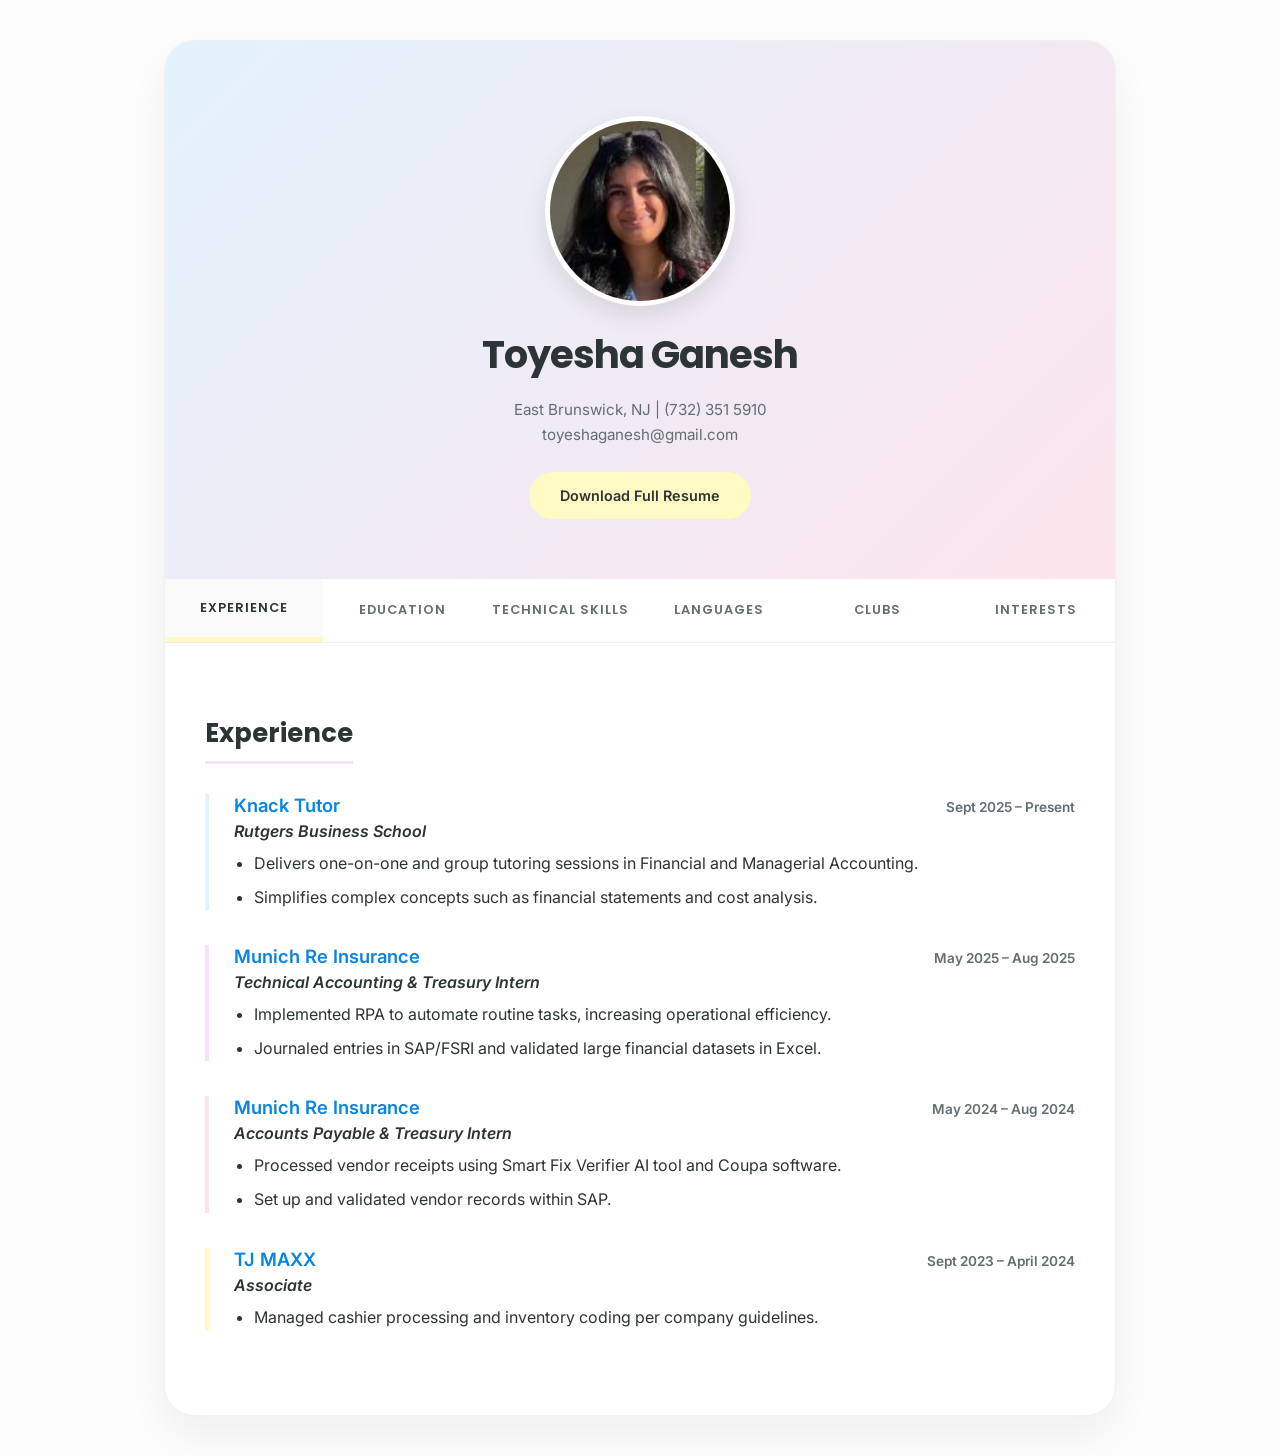
==== index.html @ 0dc1bc48 "Add files via upload" ====
<!DOCTYPE html>
<html lang="en">
<head>
    <meta charset="UTF-8">
    <meta name="viewport" content="width=device-width, initial-scale=1.0">
    <title>Toyesha Ganesh | Professional Portfolio</title>
    <link href="https://fonts.googleapis.com/css2?family=Inter:wght@300;400;600&family=Poppins:wght@600&display=swap" rel="stylesheet">
    <style>
        :root {
            /* Palette */
            --yellow: #FFF9C4;
            --pink: #FCE4EC;
            --purple: #F3E5F5;
            --blue: #E3F2FD;
            --orange: #FFE0B2;
            --green: #E8F5E9;
            
            /* Text & Accents */
            --text-dark: #2D3436;
            --text-light: #636E72;
            --accent-blue: #0984e3;
            --accent-pink: #f06292;
            --accent-orange: #E67E22;
            --accent-green: #2E7D32;
            --accent-purple: #6c5ce7;
        }

        body {
            font-family: 'Inter', sans-serif;
            background-color: #fcfcfc;
            color: var(--text-dark);
            margin: 0;
            display: flex;
            justify-content: center;
            padding: 40px 20px;
        }

        .portfolio-card {
            width: 100%;
            max-width: 950px;
            background: white;
            border-radius: 30px;
            box-shadow: 0 20px 40px rgba(0,0,0,0.05);
            overflow: hidden;
            border: 1px solid #f0f0f0;
        }

        /* --- Hero Section --- */
        .hero {
            background: linear-gradient(135deg, var(--blue), var(--pink));
            padding: 80px 40px 60px;
            text-align: center;
            position: relative;
        }

        .profile-container {
            position: relative;
            width: 180px;
            height: 180px;
            margin: 0 auto 25px;
            display: flex;
            justify-content: center;
            align-items: center;
        }

        .profile-halo {
            position: absolute;
            width: 100%;
            height: 100%;
            border-radius: 50%;
            background: linear-gradient(45deg, var(--yellow), var(--pink), var(--purple), var(--blue));
            animation: rotateHalo 6s linear infinite;
            padding: 5px;
        }

        .profile-img {
            width: 100%;
            height: 100%;
            border-radius: 50%;
            border: 5px solid white;
            object-fit: cover;
            position: relative;
            z-index: 2;
            background: white;
            box-shadow: 0 10px 25px rgba(0,0,0,0.1);
            animation: float 4s ease-in-out infinite;
        }

        @keyframes rotateHalo {
            0% { transform: rotate(0deg); }
            100% { transform: rotate(360deg); }
        }

        @keyframes float {
            0%, 100% { transform: translateY(0px); }
            50% { transform: translateY(-10px); }
        }

        h1 { font-family: 'Poppins', sans-serif; margin: 10px 0 5px; font-size: 2.4rem; letter-spacing: -1px; }
        .contact-info { color: var(--text-light); font-size: 0.95rem; margin-bottom: 25px; line-height: 1.6; }

        .btn-resume {
            background-color: var(--yellow);
            padding: 14px 30px;
            border-radius: 50px;
            text-decoration: none;
            color: var(--text-dark);
            font-weight: 600;
            font-size: 0.9rem;
            transition: 0.3s;
            display: inline-block;
            border: 1px solid transparent;
        }

        .btn-resume:hover { transform: scale(1.05); background-color: white; border-color: var(--yellow); }

        /* --- Tab System --- */
        .tabs {
            display: flex;
            background: #fff;
            border-bottom: 1px solid #eee;
            flex-wrap: wrap;
        }

        .tab-btn {
            flex: 1;
            padding: 20px 5px;
            border: none;
            background: none;
            cursor: pointer;
            font-weight: 600;
            font-family: 'Poppins', sans-serif;
            color: var(--text-light);
            transition: 0.3s;
            font-size: 0.8rem;
            text-transform: uppercase;
            letter-spacing: 1px;
        }

        .tab-btn.active {
            color: var(--text-dark);
            border-bottom: 5px solid var(--yellow);
            background-color: #fafafa;
        }

        /* --- Content Sections --- */
        .content-section {
            display: none;
            padding: 50px 40px;
            animation: slideUpFade 0.6s ease forwards;
        }

        .content-section.active { display: block; }

        @keyframes slideUpFade {
            from { opacity: 0; transform: translateY(20px); }
            to { opacity: 1; transform: translateY(0); }
        }

        .exp-item {
            margin-bottom: 35px;
            padding-left: 25px;
            border-left: 4px solid var(--blue);
        }

        .exp-header { display: flex; justify-content: space-between; align-items: baseline; flex-wrap: wrap; margin-bottom: 5px; }
        .company { font-weight: 600; color: var(--accent-blue); font-size: 1.15rem; }
        .date { font-size: 0.85rem; color: var(--text-light); font-weight: 600; }
        .job-title { display: block; font-weight: 600; margin-bottom: 10px; font-style: italic; }

        ul { padding-left: 20px; margin: 0; }
        li { margin-bottom: 8px; font-size: 1rem; line-height: 1.6; }

        .pill-group { display: flex; flex-wrap: wrap; gap: 12px; margin-top: 15px; }
        .pill {
            padding: 10px 22px;
            border-radius: 25px;
            font-size: 0.85rem;
            font-weight: 600;
        }

        /* Pill Color variants */
        .pill.blue { background: var(--blue); color: var(--accent-blue); }
        .pill.pink { background: var(--pink); color: var(--accent-pink); }
        .pill.purple { background: var(--purple); color: var(--accent-purple); }
        .pill.orange { background: var(--orange); color: var(--accent-orange); }
        .pill.green { background: var(--green); color: var(--accent-green); }

        h2 { font-family: 'Poppins', sans-serif; border-bottom: 3px solid var(--purple); display: inline-block; padding-bottom: 8px; margin-bottom: 30px; font-size: 1.6rem; }
    </style>
</head>
<body>

<div class="portfolio-card">
    <div class="hero">
        <div class="profile-container">
            <div class="profile-halo"></div>
            <img src="Assets/ProfilePic.jpeg" alt="Toyesha Ganesh" class="profile-img">
        </div>
        <h1>Toyesha Ganesh</h1>
        <p class="contact-info">
            East Brunswick, NJ | (732) 351 5910<br>
            toyeshaganesh@gmail.com
        </p>
        <a href="Resume.pdf" class="btn-resume">Download Full Resume</a>
    </div>

    <nav class="tabs">
        <button class="tab-btn active" onclick="openTab(event, 'work')">Experience</button>
        <button class="tab-btn" onclick="openTab(event, 'edu')">Education</button>
        <button class="tab-btn" onclick="openTab(event, 'skills')">Technical Skills</button>
        <button class="tab-btn" onclick="openTab(event, 'langs')">Languages</button>
        <button class="tab-btn" onclick="openTab(event, 'clubs')">Clubs</button>
        <button class="tab-btn" onclick="openTab(event, 'interests')">Interests</button>
    </nav>

    <div id="work" class="content-section active">
        <h2>Experience</h2>
        <div class="exp-item">
            <div class="exp-header"><span class="company">Knack Tutor</span><span class="date">Sept 2025 – Present</span></div>
            <span class="job-title">Rutgers Business School</span>
            <ul>
                <li>Delivers one-on-one and group tutoring sessions in Financial and Managerial Accounting.</li>
                <li>Simplifies complex concepts such as financial statements and cost analysis.</li>
            </ul>
        </div>
        <div class="exp-item" style="border-color: var(--purple);">
            <div class="exp-header"><span class="company">Munich Re Insurance</span><span class="date">May 2025 – Aug 2025</span></div>
            <span class="job-title">Technical Accounting & Treasury Intern</span>
            <ul>
                <li>Implemented RPA to automate routine tasks, increasing operational efficiency.</li>
                <li>Journaled entries in SAP/FSRI and validated large financial datasets in Excel.</li>
            </ul>
        </div>
        <div class="exp-item" style="border-color: var(--pink);">
            <div class="exp-header"><span class="company">Munich Re Insurance</span><span class="date">May 2024 – Aug 2024</span></div>
            <span class="job-title">Accounts Payable & Treasury Intern</span>
            <ul>
                <li>Processed vendor receipts using Smart Fix Verifier AI tool and Coupa software.</li>
                <li>Set up and validated vendor records within SAP.</li>
            </ul>
        </div>
        <div class="exp-item" style="border-color: var(--yellow);">
            <div class="exp-header"><span class="company">TJ MAXX</span><span class="date">Sept 2023 – April 2024</span></div>
            <span class="job-title">Associate</span>
            <ul>
                <li>Managed cashier processing and inventory coding per company guidelines.</li>
            </ul>
        </div>
    </div>

    <div id="edu" class="content-section">
        <h2>Education</h2>
        <div class="exp-item" style="border-color: var(--pink);">
            <div class="exp-header"><span class="company">Rutgers Business School</span><span class="date">Jan 2027</span></div>
            <span class="job-title">B.S. in Accounting and Finance</span>
            <p><strong>GPA: 3.7 / 4.0</strong></p>
            <div class="pill-group">
                <span class="pill pink">Financial Accounting</span>
                <span class="pill pink">Intermediate Accounting</span>
                <span class="pill pink">Managerial Accounting</span>
            </div>
        </div>
    </div>

    <div id="skills" class="content-section">
        <h2>Technical Proficiencies</h2>
        <div class="pill-group">
            <span class="pill purple">SAP / FSRI</span>
            <span class="pill purple">Coupa</span>
            <span class="pill purple">Smart Fix Verifier</span>
            <span class="pill purple">Excel (Advanced)</span>
            <span class="pill purple">RPA Workflow</span>
        </div>
    </div>

    <div id="langs" class="content-section">
        <h2>Languages</h2>
        <div class="pill-group">
            <span class="pill blue">Hindi (Native)</span>
            <span class="pill blue">Gujarati (Native)</span>
            <span class="pill blue">Spanish (Conversational)</span>
        </div>
    </div>

    <div id="clubs" class="content-section">
        <h2>Leadership & Clubs</h2>
        <div class="pill-group">
            <span class="pill orange">Road to CPA</span>
            <span class="pill orange">Beta Alpha Psi</span>
            <span class="pill orange">Rutgers Accounting Association</span>
        </div>
    </div>

    <div id="interests" class="content-section">
        <h2>Personal Interests</h2>
        <div class="pill-group">
            <span class="pill green">Singing</span>
            <span class="pill green">Piano</span>
            <span class="pill green">Crocheting</span>
        </div>
    </div>
</div>

<script>
    function openTab(evt, tabName) {
        var i, content, tablinks;
        content = document.getElementsByClassName("content-section");
        for (i = 0; i < content.length; i++) {
            content[i].style.display = "none";
            content[i].classList.remove("active");
        }
        tablinks = document.getElementsByClassName("tab-btn");
        for (i = 0; i < tablinks.length; i++) {
            tablinks[i].classList.remove("active");
        }
        document.getElementById(tabName).style.display = "block";
        setTimeout(() => {
            document.getElementById(tabName).classList.add("active");
        }, 10);
        evt.currentTarget.classList.add("active");
    }
</script>

</body>
</html>
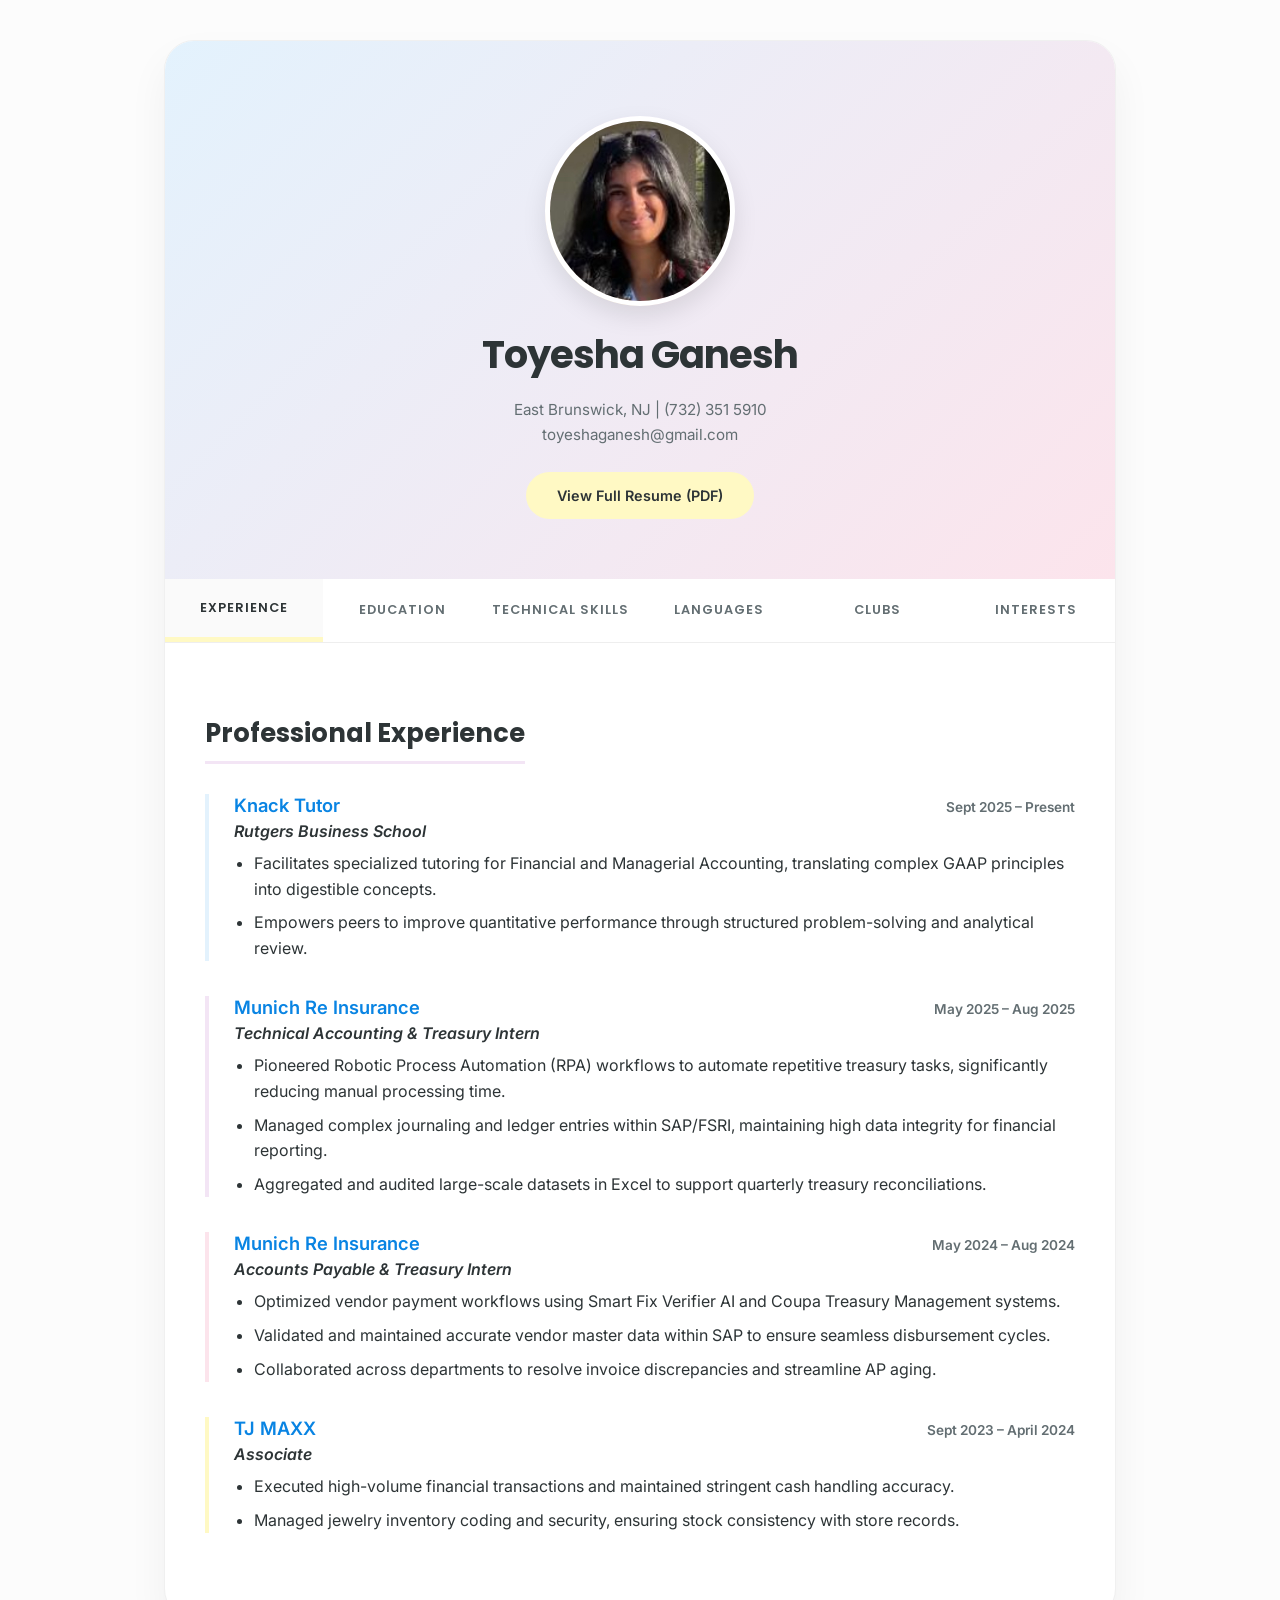
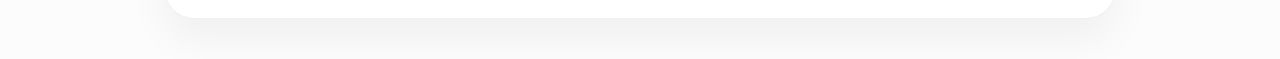
==== commit 6202821a: "Update index.html" ====
--- a/index.html
+++ b/index.html
@@ -1,4 +1,3 @@
-
 <!DOCTYPE html>
 <html lang="en">
 <head>
@@ -8,185 +7,43 @@
     <link href="https://fonts.googleapis.com/css2?family=Inter:wght@300;400;600&family=Poppins:wght@600&display=swap" rel="stylesheet">
     <style>
         :root {
-            /* Palette */
-            --yellow: #FFF9C4;
-            --pink: #FCE4EC;
-            --purple: #F3E5F5;
-            --blue: #E3F2FD;
-            --orange: #FFE0B2;
-            --green: #E8F5E9;
-            
-            /* Text & Accents */
-            --text-dark: #2D3436;
-            --text-light: #636E72;
-            --accent-blue: #0984e3;
-            --accent-pink: #f06292;
-            --accent-orange: #E67E22;
-            --accent-green: #2E7D32;
-            --accent-purple: #6c5ce7;
+            --yellow: #FFF9C4; --pink: #FCE4EC; --purple: #F3E5F5; --blue: #E3F2FD;
+            --orange: #FFE0B2; --green: #E8F5E9; --text-dark: #2D3436; --text-light: #636E72;
+            --accent-blue: #0984e3; --accent-pink: #f06292; --accent-orange: #E67E22;
+            --accent-green: #2E7D32; --accent-purple: #6c5ce7;
         }
-
-        body {
-            font-family: 'Inter', sans-serif;
-            background-color: #fcfcfc;
-            color: var(--text-dark);
-            margin: 0;
-            display: flex;
-            justify-content: center;
-            padding: 40px 20px;
-        }
-
-        .portfolio-card {
-            width: 100%;
-            max-width: 950px;
-            background: white;
-            border-radius: 30px;
-            box-shadow: 0 20px 40px rgba(0,0,0,0.05);
-            overflow: hidden;
-            border: 1px solid #f0f0f0;
-        }
-
-        /* --- Hero Section --- */
-        .hero {
-            background: linear-gradient(135deg, var(--blue), var(--pink));
-            padding: 80px 40px 60px;
-            text-align: center;
-            position: relative;
-        }
-
-        .profile-container {
-            position: relative;
-            width: 180px;
-            height: 180px;
-            margin: 0 auto 25px;
-            display: flex;
-            justify-content: center;
-            align-items: center;
-        }
-
-        .profile-halo {
-            position: absolute;
-            width: 100%;
-            height: 100%;
-            border-radius: 50%;
-            background: linear-gradient(45deg, var(--yellow), var(--pink), var(--purple), var(--blue));
-            animation: rotateHalo 6s linear infinite;
-            padding: 5px;
-        }
-
-        .profile-img {
-            width: 100%;
-            height: 100%;
-            border-radius: 50%;
-            border: 5px solid white;
-            object-fit: cover;
-            position: relative;
-            z-index: 2;
-            background: white;
-            box-shadow: 0 10px 25px rgba(0,0,0,0.1);
-            animation: float 4s ease-in-out infinite;
-        }
-
-        @keyframes rotateHalo {
-            0% { transform: rotate(0deg); }
-            100% { transform: rotate(360deg); }
-        }
-
-        @keyframes float {
-            0%, 100% { transform: translateY(0px); }
-            50% { transform: translateY(-10px); }
-        }
-
+        body { font-family: 'Inter', sans-serif; background-color: #fcfcfc; color: var(--text-dark); margin: 0; display: flex; justify-content: center; padding: 40px 20px; }
+        .portfolio-card { width: 100%; max-width: 950px; background: white; border-radius: 30px; box-shadow: 0 20px 40px rgba(0,0,0,0.05); overflow: hidden; border: 1px solid #f0f0f0; }
+        .hero { background: linear-gradient(135deg, var(--blue), var(--pink)); padding: 80px 40px 60px; text-align: center; position: relative; }
+        .profile-container { position: relative; width: 180px; height: 180px; margin: 0 auto 25px; display: flex; justify-content: center; align-items: center; }
+        .profile-halo { position: absolute; width: 100%; height: 100%; border-radius: 50%; background: linear-gradient(45deg, var(--yellow), var(--pink), var(--purple), var(--blue)); animation: rotateHalo 6s linear infinite; padding: 5px; }
+        .profile-img { width: 100%; height: 100%; border-radius: 50%; border: 5px solid white; object-fit: cover; position: relative; z-index: 2; background: white; box-shadow: 0 10px 25px rgba(0,0,0,0.1); animation: float 4s ease-in-out infinite; }
+        @keyframes rotateHalo { 0% { transform: rotate(0deg); } 100% { transform: rotate(360deg); } }
+        @keyframes float { 0%, 100% { transform: translateY(0px); } 50% { transform: translateY(-10px); } }
         h1 { font-family: 'Poppins', sans-serif; margin: 10px 0 5px; font-size: 2.4rem; letter-spacing: -1px; }
         .contact-info { color: var(--text-light); font-size: 0.95rem; margin-bottom: 25px; line-height: 1.6; }
-
-        .btn-resume {
-            background-color: var(--yellow);
-            padding: 14px 30px;
-            border-radius: 50px;
-            text-decoration: none;
-            color: var(--text-dark);
-            font-weight: 600;
-            font-size: 0.9rem;
-            transition: 0.3s;
-            display: inline-block;
-            border: 1px solid transparent;
-        }
-
+        .btn-resume { background-color: var(--yellow); padding: 14px 30px; border-radius: 50px; text-decoration: none; color: var(--text-dark); font-weight: 600; font-size: 0.9rem; transition: 0.3s; display: inline-block; border: 1px solid transparent; }
         .btn-resume:hover { transform: scale(1.05); background-color: white; border-color: var(--yellow); }
-
-        /* --- Tab System --- */
-        .tabs {
-            display: flex;
-            background: #fff;
-            border-bottom: 1px solid #eee;
-            flex-wrap: wrap;
-        }
-
-        .tab-btn {
-            flex: 1;
-            padding: 20px 5px;
-            border: none;
-            background: none;
-            cursor: pointer;
-            font-weight: 600;
-            font-family: 'Poppins', sans-serif;
-            color: var(--text-light);
-            transition: 0.3s;
-            font-size: 0.8rem;
-            text-transform: uppercase;
-            letter-spacing: 1px;
-        }
-
-        .tab-btn.active {
-            color: var(--text-dark);
-            border-bottom: 5px solid var(--yellow);
-            background-color: #fafafa;
-        }
-
-        /* --- Content Sections --- */
-        .content-section {
-            display: none;
-            padding: 50px 40px;
-            animation: slideUpFade 0.6s ease forwards;
-        }
-
+        .tabs { display: flex; background: #fff; border-bottom: 1px solid #eee; flex-wrap: wrap; }
+        .tab-btn { flex: 1; padding: 20px 5px; border: none; background: none; cursor: pointer; font-weight: 600; font-family: 'Poppins', sans-serif; color: var(--text-light); transition: 0.3s; font-size: 0.8rem; text-transform: uppercase; letter-spacing: 1px; }
+        .tab-btn.active { color: var(--text-dark); border-bottom: 5px solid var(--yellow); background-color: #fafafa; }
+        .content-section { display: none; padding: 50px 40px; animation: slideUpFade 0.6s ease forwards; }
         .content-section.active { display: block; }
-
-        @keyframes slideUpFade {
-            from { opacity: 0; transform: translateY(20px); }
-            to { opacity: 1; transform: translateY(0); }
-        }
-
-        .exp-item {
-            margin-bottom: 35px;
-            padding-left: 25px;
-            border-left: 4px solid var(--blue);
-        }
-
+        @keyframes slideUpFade { from { opacity: 0; transform: translateY(20px); } to { opacity: 1; transform: translateY(0); } }
+        .exp-item { margin-bottom: 35px; padding-left: 25px; border-left: 4px solid var(--blue); }
         .exp-header { display: flex; justify-content: space-between; align-items: baseline; flex-wrap: wrap; margin-bottom: 5px; }
         .company { font-weight: 600; color: var(--accent-blue); font-size: 1.15rem; }
         .date { font-size: 0.85rem; color: var(--text-light); font-weight: 600; }
         .job-title { display: block; font-weight: 600; margin-bottom: 10px; font-style: italic; }
-
         ul { padding-left: 20px; margin: 0; }
         li { margin-bottom: 8px; font-size: 1rem; line-height: 1.6; }
-
         .pill-group { display: flex; flex-wrap: wrap; gap: 12px; margin-top: 15px; }
-        .pill {
-            padding: 10px 22px;
-            border-radius: 25px;
-            font-size: 0.85rem;
-            font-weight: 600;
-        }
-
-        /* Pill Color variants */
+        .pill { padding: 10px 22px; border-radius: 25px; font-size: 0.85rem; font-weight: 600; }
         .pill.blue { background: var(--blue); color: var(--accent-blue); }
         .pill.pink { background: var(--pink); color: var(--accent-pink); }
         .pill.purple { background: var(--purple); color: var(--accent-purple); }
         .pill.orange { background: var(--orange); color: var(--accent-orange); }
         .pill.green { background: var(--green); color: var(--accent-green); }
-
         h2 { font-family: 'Poppins', sans-serif; border-bottom: 3px solid var(--purple); display: inline-block; padding-bottom: 8px; margin-bottom: 30px; font-size: 1.6rem; }
     </style>
 </head>
@@ -199,11 +56,8 @@
             <img src="Assets/ProfilePic.jpeg" alt="Toyesha Ganesh" class="profile-img">
         </div>
         <h1>Toyesha Ganesh</h1>
-        <p class="contact-info">
-            East Brunswick, NJ | (732) 351 5910<br>
-            toyeshaganesh@gmail.com
-        </p>
-        <a href="Resume.pdf" class="btn-resume">Download Full Resume</a>
+        <p class="contact-info">East Brunswick, NJ | (732) 351 5910<br>toyeshaganesh@gmail.com</p>
+        <a href="Resume.pdf" target="_blank" class="btn-resume">View Full Resume (PDF)</a>
     </div>
 
     <nav class="tabs">
@@ -216,36 +70,43 @@
     </nav>
 
     <div id="work" class="content-section active">
-        <h2>Experience</h2>
+        <h2>Professional Experience</h2>
+        
         <div class="exp-item">
             <div class="exp-header"><span class="company">Knack Tutor</span><span class="date">Sept 2025 – Present</span></div>
             <span class="job-title">Rutgers Business School</span>
             <ul>
-                <li>Delivers one-on-one and group tutoring sessions in Financial and Managerial Accounting.</li>
-                <li>Simplifies complex concepts such as financial statements and cost analysis.</li>
+                <li>Facilitates specialized tutoring for Financial and Managerial Accounting, translating complex GAAP principles into digestible concepts.</li>
+                <li>Empowers peers to improve quantitative performance through structured problem-solving and analytical review.</li>
             </ul>
         </div>
+
         <div class="exp-item" style="border-color: var(--purple);">
             <div class="exp-header"><span class="company">Munich Re Insurance</span><span class="date">May 2025 – Aug 2025</span></div>
             <span class="job-title">Technical Accounting & Treasury Intern</span>
             <ul>
-                <li>Implemented RPA to automate routine tasks, increasing operational efficiency.</li>
-                <li>Journaled entries in SAP/FSRI and validated large financial datasets in Excel.</li>
+                <li>Pioneered Robotic Process Automation (RPA) workflows to automate repetitive treasury tasks, significantly reducing manual processing time.</li>
+                <li>Managed complex journaling and ledger entries within SAP/FSRI, maintaining high data integrity for financial reporting.</li>
+                <li>Aggregated and audited large-scale datasets in Excel to support quarterly treasury reconciliations.</li>
             </ul>
         </div>
+
         <div class="exp-item" style="border-color: var(--pink);">
             <div class="exp-header"><span class="company">Munich Re Insurance</span><span class="date">May 2024 – Aug 2024</span></div>
             <span class="job-title">Accounts Payable & Treasury Intern</span>
             <ul>
-                <li>Processed vendor receipts using Smart Fix Verifier AI tool and Coupa software.</li>
-                <li>Set up and validated vendor records within SAP.</li>
+                <li>Optimized vendor payment workflows using Smart Fix Verifier AI and Coupa Treasury Management systems.</li>
+                <li>Validated and maintained accurate vendor master data within SAP to ensure seamless disbursement cycles.</li>
+                <li>Collaborated across departments to resolve invoice discrepancies and streamline AP aging.</li>
             </ul>
         </div>
+
         <div class="exp-item" style="border-color: var(--yellow);">
             <div class="exp-header"><span class="company">TJ MAXX</span><span class="date">Sept 2023 – April 2024</span></div>
             <span class="job-title">Associate</span>
             <ul>
-                <li>Managed cashier processing and inventory coding per company guidelines.</li>
+                <li>Executed high-volume financial transactions and maintained stringent cash handling accuracy.</li>
+                <li>Managed jewelry inventory coding and security, ensuring stock consistency with store records.</li>
             </ul>
         </div>
     </div>
@@ -253,9 +114,8 @@
     <div id="edu" class="content-section">
         <h2>Education</h2>
         <div class="exp-item" style="border-color: var(--pink);">
-            <div class="exp-header"><span class="company">Rutgers Business School</span><span class="date">Jan 2027</span></div>
-            <span class="job-title">B.S. in Accounting and Finance</span>
-            <p><strong>GPA: 3.7 / 4.0</strong></p>
+            <div class="exp-header"><span class="company">Rutgers Business School</span><span class="date">Expected Jan 2027</span></div>
+            <span class="job-title">B.S. in Accounting and Finance | GPA: 3.7</span>
             <div class="pill-group">
                 <span class="pill pink">Financial Accounting</span>
                 <span class="pill pink">Intermediate Accounting</span>
@@ -268,10 +128,10 @@
         <h2>Technical Proficiencies</h2>
         <div class="pill-group">
             <span class="pill purple">SAP / FSRI</span>
-            <span class="pill purple">Coupa</span>
+            <span class="pill purple">Coupa Treasury</span>
+            <span class="pill purple">RPA Workflow</span>
+            <span class="pill purple">Advanced Excel</span>
             <span class="pill purple">Smart Fix Verifier</span>
-            <span class="pill purple">Excel (Advanced)</span>
-            <span class="pill purple">RPA Workflow</span>
         </div>
     </div>
 
@@ -285,7 +145,7 @@
     </div>
 
     <div id="clubs" class="content-section">
-        <h2>Leadership & Clubs</h2>
+        <h2>Leadership & Organizations</h2>
         <div class="pill-group">
             <span class="pill orange">Road to CPA</span>
             <span class="pill orange">Beta Alpha Psi</span>
@@ -307,21 +167,14 @@
     function openTab(evt, tabName) {
         var i, content, tablinks;
         content = document.getElementsByClassName("content-section");
-        for (i = 0; i < content.length; i++) {
-            content[i].style.display = "none";
-            content[i].classList.remove("active");
-        }
+        for (i = 0; i < content.length; i++) { content[i].style.display = "none"; content[i].classList.remove("active"); }
         tablinks = document.getElementsByClassName("tab-btn");
-        for (i = 0; i < tablinks.length; i++) {
-            tablinks[i].classList.remove("active");
-        }
+        for (i = 0; i < tablinks.length; i++) { tablinks[i].classList.remove("active"); }
         document.getElementById(tabName).style.display = "block";
-        setTimeout(() => {
-            document.getElementById(tabName).classList.add("active");
-        }, 10);
+        setTimeout(() => { document.getElementById(tabName).classList.add("active"); }, 10);
         evt.currentTarget.classList.add("active");
     }
 </script>
 
 </body>
-</html>+</html>
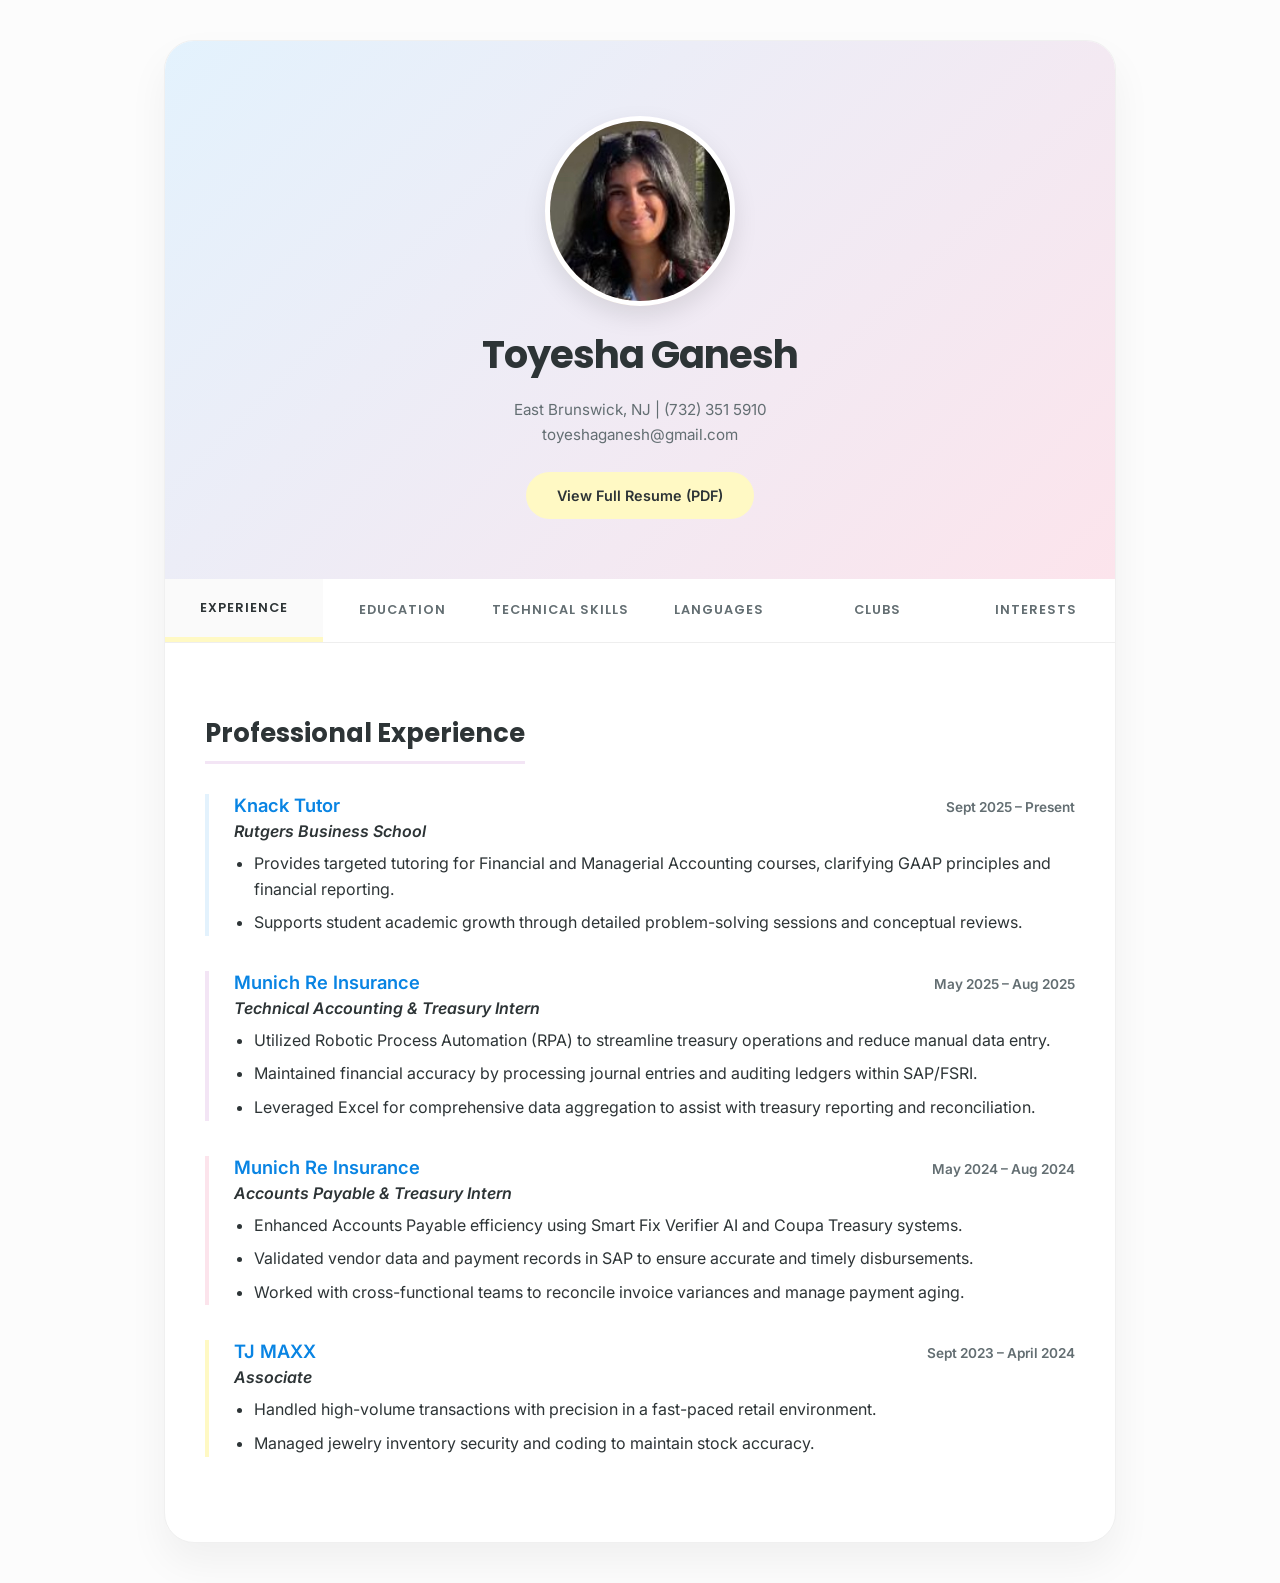
==== commit 3a9cfae8: "Update index.html" ====
--- a/index.html
+++ b/index.html
@@ -57,7 +57,7 @@
         </div>
         <h1>Toyesha Ganesh</h1>
         <p class="contact-info">East Brunswick, NJ | (732) 351 5910<br>toyeshaganesh@gmail.com</p>
-        <a href="Resume.pdf" target="_blank" class="btn-resume">View Full Resume (PDF)</a>
+        <a href="Assets/Resume.pdf" target="_blank" class="btn-resume">View Full Resume (PDF)</a>
     </div>
 
     <nav class="tabs">
@@ -76,8 +76,8 @@
             <div class="exp-header"><span class="company">Knack Tutor</span><span class="date">Sept 2025 – Present</span></div>
             <span class="job-title">Rutgers Business School</span>
             <ul>
-                <li>Facilitates specialized tutoring for Financial and Managerial Accounting, translating complex GAAP principles into digestible concepts.</li>
-                <li>Empowers peers to improve quantitative performance through structured problem-solving and analytical review.</li>
+                <li>Provides targeted tutoring for Financial and Managerial Accounting courses, clarifying GAAP principles and financial reporting.</li>
+                <li>Supports student academic growth through detailed problem-solving sessions and conceptual reviews.</li>
             </ul>
         </div>
 
@@ -85,9 +85,9 @@
             <div class="exp-header"><span class="company">Munich Re Insurance</span><span class="date">May 2025 – Aug 2025</span></div>
             <span class="job-title">Technical Accounting & Treasury Intern</span>
             <ul>
-                <li>Pioneered Robotic Process Automation (RPA) workflows to automate repetitive treasury tasks, significantly reducing manual processing time.</li>
-                <li>Managed complex journaling and ledger entries within SAP/FSRI, maintaining high data integrity for financial reporting.</li>
-                <li>Aggregated and audited large-scale datasets in Excel to support quarterly treasury reconciliations.</li>
+                <li>Utilized Robotic Process Automation (RPA) to streamline treasury operations and reduce manual data entry.</li>
+                <li>Maintained financial accuracy by processing journal entries and auditing ledgers within SAP/FSRI.</li>
+                <li>Leveraged Excel for comprehensive data aggregation to assist with treasury reporting and reconciliation.</li>
             </ul>
         </div>
 
@@ -95,9 +95,9 @@
             <div class="exp-header"><span class="company">Munich Re Insurance</span><span class="date">May 2024 – Aug 2024</span></div>
             <span class="job-title">Accounts Payable & Treasury Intern</span>
             <ul>
-                <li>Optimized vendor payment workflows using Smart Fix Verifier AI and Coupa Treasury Management systems.</li>
-                <li>Validated and maintained accurate vendor master data within SAP to ensure seamless disbursement cycles.</li>
-                <li>Collaborated across departments to resolve invoice discrepancies and streamline AP aging.</li>
+                <li>Enhanced Accounts Payable efficiency using Smart Fix Verifier AI and Coupa Treasury systems.</li>
+                <li>Validated vendor data and payment records in SAP to ensure accurate and timely disbursements.</li>
+                <li>Worked with cross-functional teams to reconcile invoice variances and manage payment aging.</li>
             </ul>
         </div>
 
@@ -105,8 +105,8 @@
             <div class="exp-header"><span class="company">TJ MAXX</span><span class="date">Sept 2023 – April 2024</span></div>
             <span class="job-title">Associate</span>
             <ul>
-                <li>Executed high-volume financial transactions and maintained stringent cash handling accuracy.</li>
-                <li>Managed jewelry inventory coding and security, ensuring stock consistency with store records.</li>
+                <li>Handled high-volume transactions with precision in a fast-paced retail environment.</li>
+                <li>Managed jewelry inventory security and coding to maintain stock accuracy.</li>
             </ul>
         </div>
     </div>
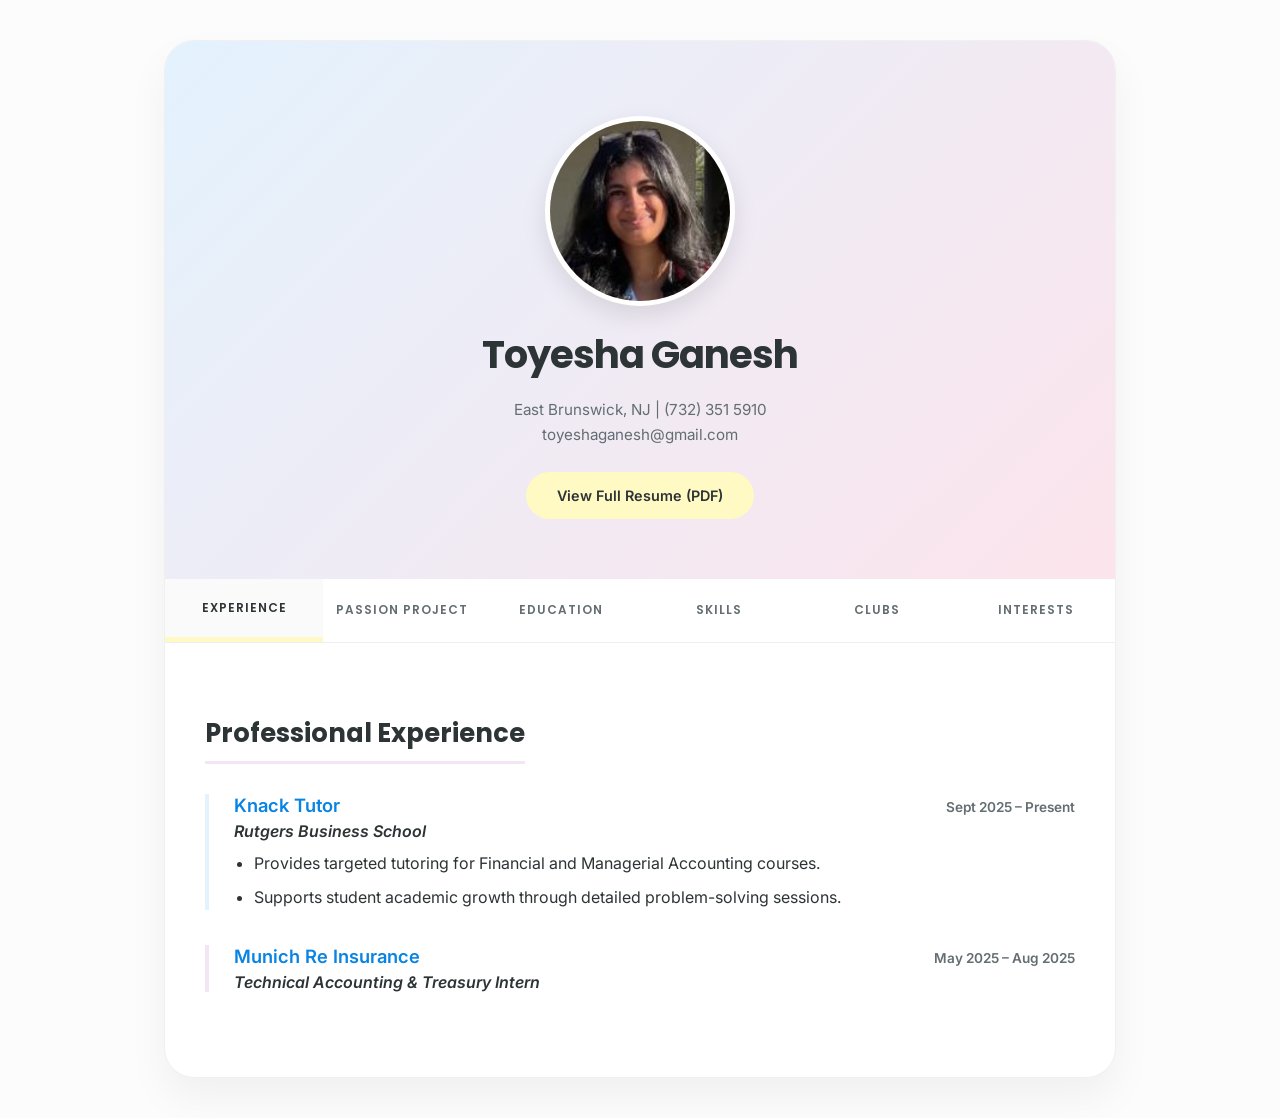
==== commit bd6fbec5: "Update index.html" ====
--- a/index.html
+++ b/index.html
@@ -11,6 +11,7 @@
             --orange: #FFE0B2; --green: #E8F5E9; --text-dark: #2D3436; --text-light: #636E72;
             --accent-blue: #0984e3; --accent-pink: #f06292; --accent-orange: #E67E22;
             --accent-green: #2E7D32; --accent-purple: #6c5ce7;
+            --rutgers-red: #cc0033;
         }
         body { font-family: 'Inter', sans-serif; background-color: #fcfcfc; color: var(--text-dark); margin: 0; display: flex; justify-content: center; padding: 40px 20px; }
         .portfolio-card { width: 100%; max-width: 950px; background: white; border-radius: 30px; box-shadow: 0 20px 40px rgba(0,0,0,0.05); overflow: hidden; border: 1px solid #f0f0f0; }
@@ -24,12 +25,15 @@
         .contact-info { color: var(--text-light); font-size: 0.95rem; margin-bottom: 25px; line-height: 1.6; }
         .btn-resume { background-color: var(--yellow); padding: 14px 30px; border-radius: 50px; text-decoration: none; color: var(--text-dark); font-weight: 600; font-size: 0.9rem; transition: 0.3s; display: inline-block; border: 1px solid transparent; }
         .btn-resume:hover { transform: scale(1.05); background-color: white; border-color: var(--yellow); }
+        
         .tabs { display: flex; background: #fff; border-bottom: 1px solid #eee; flex-wrap: wrap; }
-        .tab-btn { flex: 1; padding: 20px 5px; border: none; background: none; cursor: pointer; font-weight: 600; font-family: 'Poppins', sans-serif; color: var(--text-light); transition: 0.3s; font-size: 0.8rem; text-transform: uppercase; letter-spacing: 1px; }
+        .tab-btn { flex: 1; padding: 20px 5px; border: none; background: none; cursor: pointer; font-weight: 600; font-family: 'Poppins', sans-serif; color: var(--text-light); transition: 0.3s; font-size: 0.75rem; text-transform: uppercase; letter-spacing: 1px; min-width: 120px; }
         .tab-btn.active { color: var(--text-dark); border-bottom: 5px solid var(--yellow); background-color: #fafafa; }
+        
         .content-section { display: none; padding: 50px 40px; animation: slideUpFade 0.6s ease forwards; }
         .content-section.active { display: block; }
         @keyframes slideUpFade { from { opacity: 0; transform: translateY(20px); } to { opacity: 1; transform: translateY(0); } }
+        
         .exp-item { margin-bottom: 35px; padding-left: 25px; border-left: 4px solid var(--blue); }
         .exp-header { display: flex; justify-content: space-between; align-items: baseline; flex-wrap: wrap; margin-bottom: 5px; }
         .company { font-weight: 600; color: var(--accent-blue); font-size: 1.15rem; }
@@ -37,6 +41,7 @@
         .job-title { display: block; font-weight: 600; margin-bottom: 10px; font-style: italic; }
         ul { padding-left: 20px; margin: 0; }
         li { margin-bottom: 8px; font-size: 1rem; line-height: 1.6; }
+        
         .pill-group { display: flex; flex-wrap: wrap; gap: 12px; margin-top: 15px; }
         .pill { padding: 10px 22px; border-radius: 25px; font-size: 0.85rem; font-weight: 600; }
         .pill.blue { background: var(--blue); color: var(--accent-blue); }
@@ -44,7 +49,13 @@
         .pill.purple { background: var(--purple); color: var(--accent-purple); }
         .pill.orange { background: var(--orange); color: var(--accent-orange); }
         .pill.green { background: var(--green); color: var(--accent-green); }
+        .pill.red { background: #fee2e2; color: var(--rutgers-red); }
+
         h2 { font-family: 'Poppins', sans-serif; border-bottom: 3px solid var(--purple); display: inline-block; padding-bottom: 8px; margin-bottom: 30px; font-size: 1.6rem; }
+
+        /* Project Specific Styles */
+        .project-desc { background: #f9f9f9; padding: 25px; border-radius: 15px; margin-bottom: 30px; line-height: 1.6; border-left: 5px solid var(--rutgers-red); }
+        .iframe-container { border: 2px solid #eee; border-radius: 20px; overflow: hidden; box-shadow: 0 10px 30px rgba(0,0,0,0.05); }
     </style>
 </head>
 <body>
@@ -62,52 +73,45 @@
 
     <nav class="tabs">
         <button class="tab-btn active" onclick="openTab(event, 'work')">Experience</button>
-        <button class="tab-btn" onclick="openTab(event, 'edu')">Education</button>
-        <button class="tab-btn" onclick="openTab(event, 'skills')">Technical Skills</button>
-        <button class="tab-btn" onclick="openTab(event, 'langs')">Languages</button>
+        <button class="tab-btn" onclick="openTab(event, 'project')">Passion Project</button> <button class="tab-btn" onclick="openTab(event, 'edu')">Education</button>
+        <button class="tab-btn" onclick="openTab(event, 'skills')">Skills</button>
         <button class="tab-btn" onclick="openTab(event, 'clubs')">Clubs</button>
         <button class="tab-btn" onclick="openTab(event, 'interests')">Interests</button>
     </nav>
 
     <div id="work" class="content-section active">
         <h2>Professional Experience</h2>
-        
         <div class="exp-item">
             <div class="exp-header"><span class="company">Knack Tutor</span><span class="date">Sept 2025 – Present</span></div>
             <span class="job-title">Rutgers Business School</span>
             <ul>
-                <li>Provides targeted tutoring for Financial and Managerial Accounting courses, clarifying GAAP principles and financial reporting.</li>
-                <li>Supports student academic growth through detailed problem-solving sessions and conceptual reviews.</li>
+                <li>Provides targeted tutoring for Financial and Managerial Accounting courses.</li>
+                <li>Supports student academic growth through detailed problem-solving sessions.</li>
             </ul>
         </div>
-
         <div class="exp-item" style="border-color: var(--purple);">
             <div class="exp-header"><span class="company">Munich Re Insurance</span><span class="date">May 2025 – Aug 2025</span></div>
             <span class="job-title">Technical Accounting & Treasury Intern</span>
-            <ul>
-                <li>Utilized Robotic Process Automation (RPA) to streamline treasury operations and reduce manual data entry.</li>
-                <li>Maintained financial accuracy by processing journal entries and auditing ledgers within SAP/FSRI.</li>
-                <li>Leveraged Excel for comprehensive data aggregation to assist with treasury reporting and reconciliation.</li>
-            </ul>
         </div>
+    </div>
 
-        <div class="exp-item" style="border-color: var(--pink);">
-            <div class="exp-header"><span class="company">Munich Re Insurance</span><span class="date">May 2024 – Aug 2024</span></div>
-            <span class="job-title">Accounts Payable & Treasury Intern</span>
-            <ul>
-                <li>Enhanced Accounts Payable efficiency using Smart Fix Verifier AI and Coupa Treasury systems.</li>
-                <li>Validated vendor data and payment records in SAP to ensure accurate and timely disbursements.</li>
-                <li>Worked with cross-functional teams to reconcile invoice variances and manage payment aging.</li>
-            </ul>
+    <div id="project" class="content-section">
+        <h2>Passion Project: Accounting Navigator</h2>
+        <div class="project-desc">
+            <p><strong>Goal:</strong> I built this interactive tool to help Rutgers students navigate their journey to becoming an accountant. It centralizes <strong>Foundational Core</strong>, <strong>Business Core</strong>, and <strong>Accounting Major</strong> requirements.</p>
+            <p>This project serves as a roadmap for students to discover necessary courses, professional clubs like Beta Alpha Psi, and essential CPA study materials (Becker/uWorld).</p>
         </div>
-
-        <div class="exp-item" style="border-color: var(--yellow);">
-            <div class="exp-header"><span class="company">TJ MAXX</span><span class="date">Sept 2023 – April 2024</span></div>
-            <span class="job-title">Associate</span>
-            <ul>
-                <li>Handled high-volume transactions with precision in a fast-paced retail environment.</li>
-                <li>Managed jewelry inventory security and coding to maintain stock accuracy.</li>
-            </ul>
+        
+        <div class="iframe-container">
+            <iframe 
+                src="https://tg595-code.github.io/tg595.github.io/accounting-navigator/" 
+                width="100%" 
+                height="600px" 
+                style="border:none;">
+            </iframe>
+        </div>
+        <div style="text-align: center; margin-top: 15px;">
+            <a href="https://tg595-code.github.io/tg595.github.io/accounting-navigator/" target="_blank" style="color: var(--rutgers-red); font-weight: 600; text-decoration: none;">Open App in Full Screen ↗</a>
         </div>
     </div>
 
@@ -131,16 +135,6 @@
             <span class="pill purple">Coupa Treasury</span>
             <span class="pill purple">RPA Workflow</span>
             <span class="pill purple">Advanced Excel</span>
-            <span class="pill purple">Smart Fix Verifier</span>
-        </div>
-    </div>
-
-    <div id="langs" class="content-section">
-        <h2>Languages</h2>
-        <div class="pill-group">
-            <span class="pill blue">Hindi (Native)</span>
-            <span class="pill blue">Gujarati (Native)</span>
-            <span class="pill blue">Spanish (Conversational)</span>
         </div>
     </div>
 
@@ -167,11 +161,17 @@
     function openTab(evt, tabName) {
         var i, content, tablinks;
         content = document.getElementsByClassName("content-section");
-        for (i = 0; i < content.length; i++) { content[i].style.display = "none"; content[i].classList.remove("active"); }
+        for (i = 0; i < content.length; i++) { 
+            content[i].style.display = "none"; 
+            content[i].classList.remove("active"); 
+        }
         tablinks = document.getElementsByClassName("tab-btn");
-        for (i = 0; i < tablinks.length; i++) { tablinks[i].classList.remove("active"); }
-        document.getElementById(tabName).style.display = "block";
-        setTimeout(() => { document.getElementById(tabName).classList.add("active"); }, 10);
+        for (i = 0; i < tablinks.length; i++) { 
+            tablinks[i].classList.remove("active"); 
+        }
+        const activeTab = document.getElementById(tabName);
+        activeTab.style.display = "block";
+        setTimeout(() => { activeTab.classList.add("active"); }, 10);
         evt.currentTarget.classList.add("active");
     }
 </script>
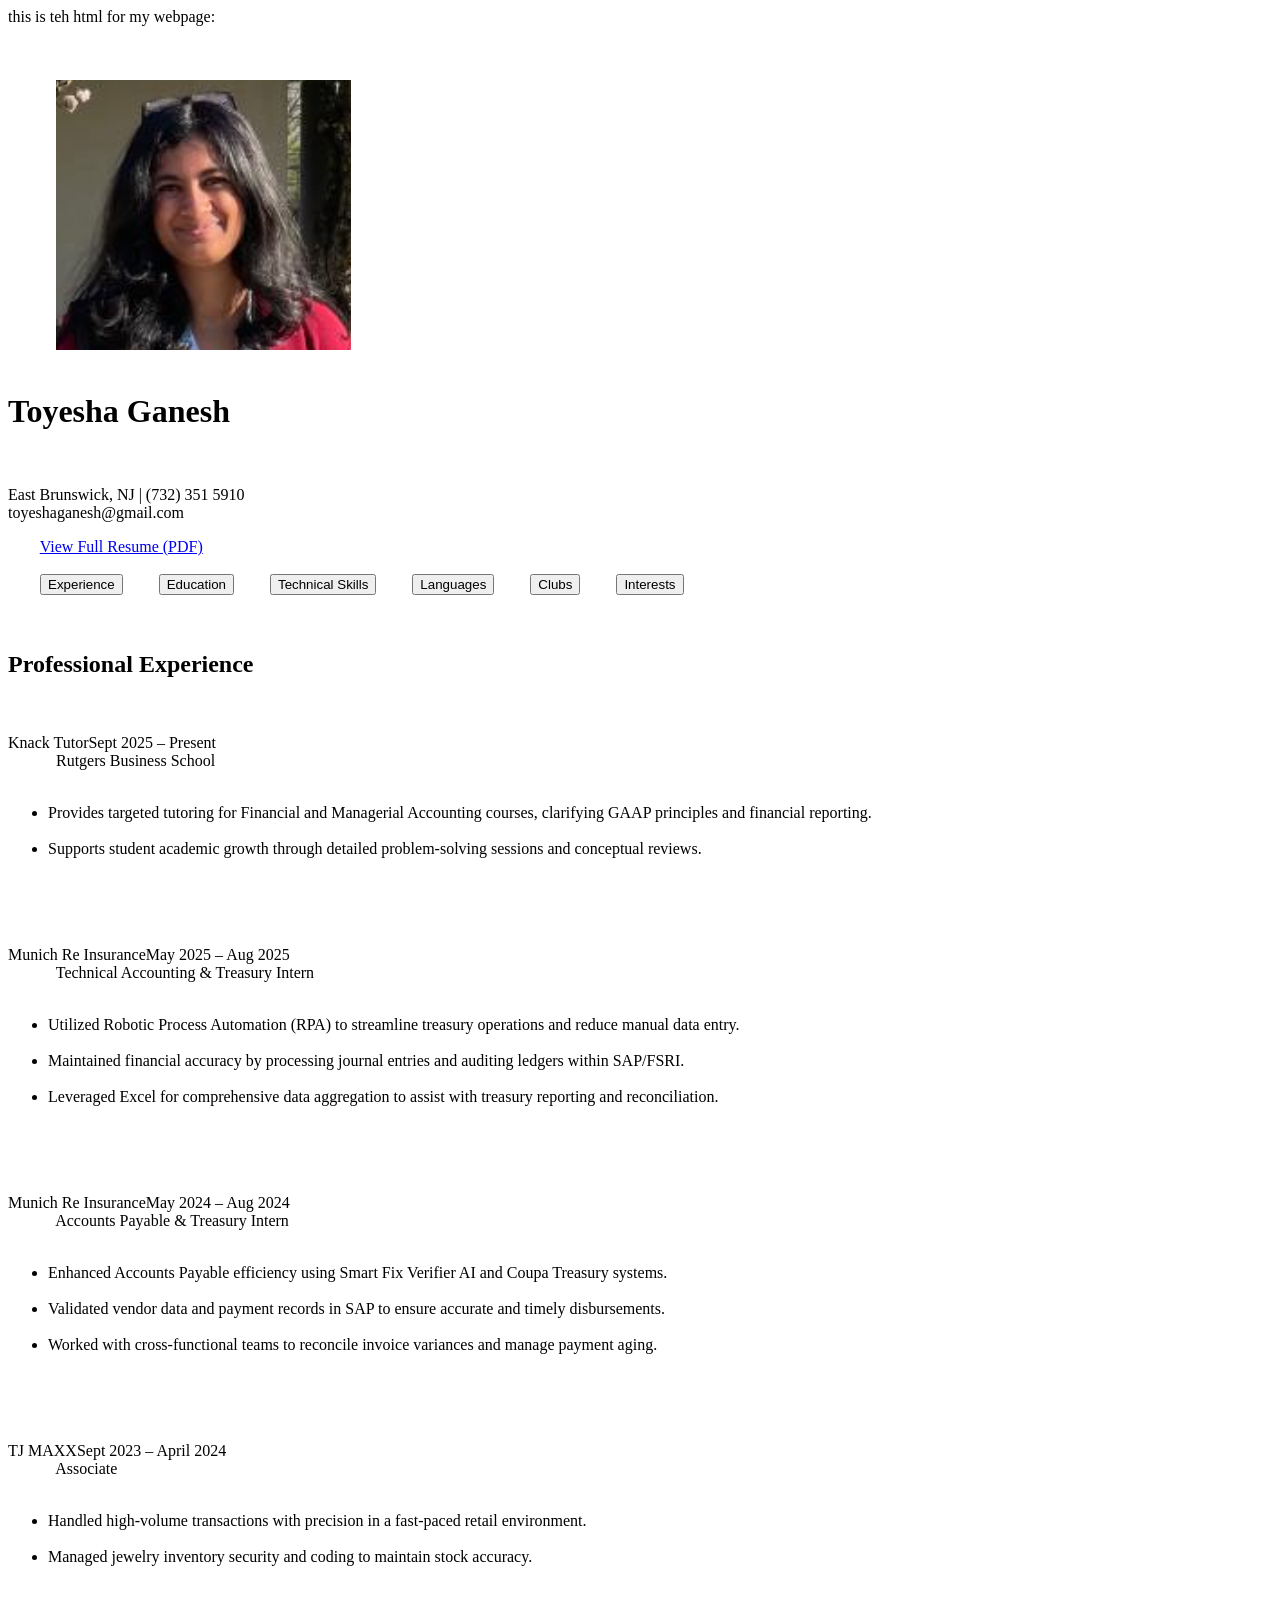
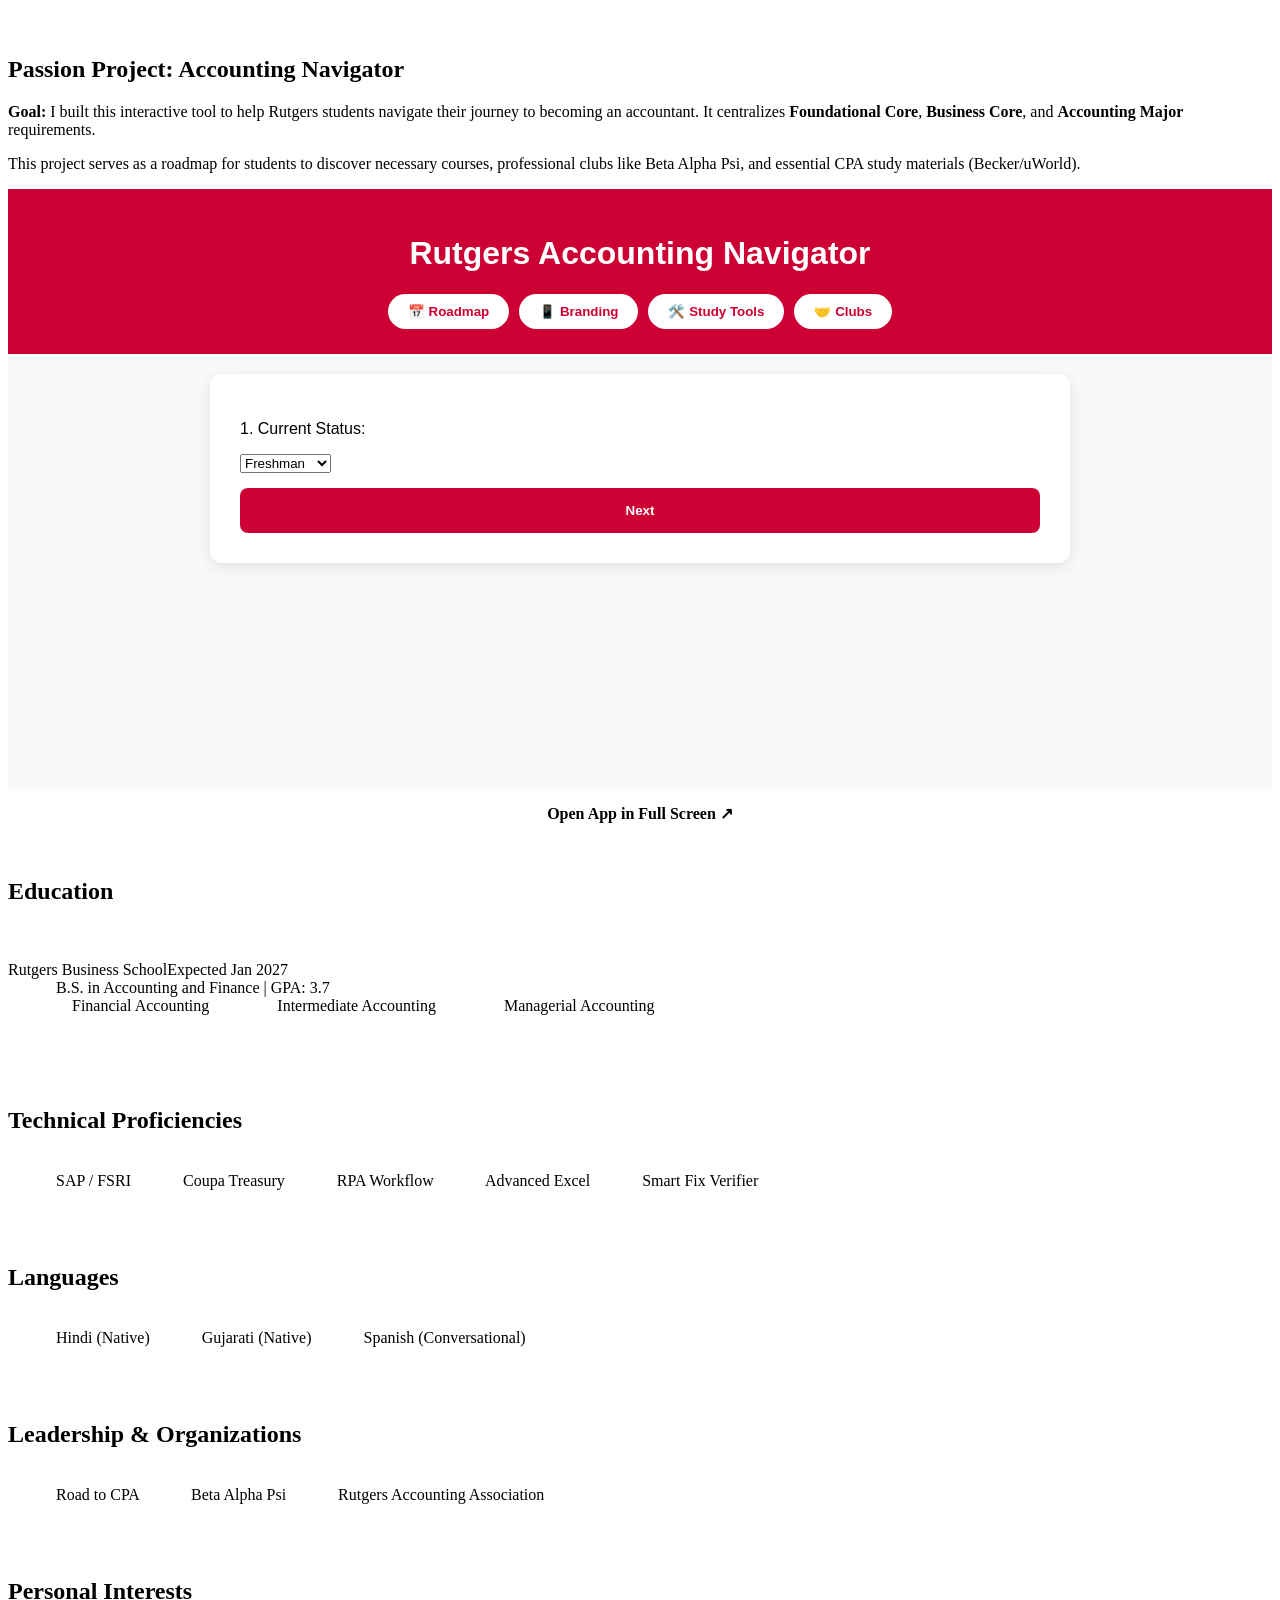
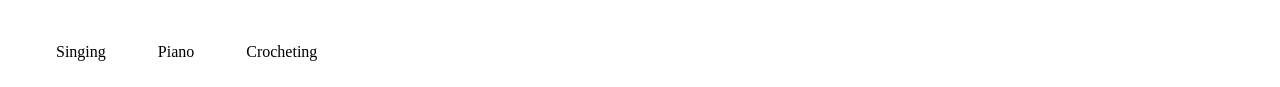
==== commit fb0ef696: "Update index.html" ====
--- a/index.html
+++ b/index.html
@@ -1,101 +1,116 @@
-<!DOCTYPE html>
+this is teh html for my webpage:<!DOCTYPE html>
 <html lang="en">
 <head>
-    <meta charset="UTF-8">
-    <meta name="viewport" content="width=device-width, initial-scale=1.0">
-    <title>Toyesha Ganesh | Professional Portfolio</title>
-    <link href="https://fonts.googleapis.com/css2?family=Inter:wght@300;400;600&family=Poppins:wght@600&display=swap" rel="stylesheet">
-    <style>
-        :root {
-            --yellow: #FFF9C4; --pink: #FCE4EC; --purple: #F3E5F5; --blue: #E3F2FD;
-            --orange: #FFE0B2; --green: #E8F5E9; --text-dark: #2D3436; --text-light: #636E72;
-            --accent-blue: #0984e3; --accent-pink: #f06292; --accent-orange: #E67E22;
-            --accent-green: #2E7D32; --accent-purple: #6c5ce7;
-            --rutgers-red: #cc0033;
-        }
-        body { font-family: 'Inter', sans-serif; background-color: #fcfcfc; color: var(--text-dark); margin: 0; display: flex; justify-content: center; padding: 40px 20px; }
-        .portfolio-card { width: 100%; max-width: 950px; background: white; border-radius: 30px; box-shadow: 0 20px 40px rgba(0,0,0,0.05); overflow: hidden; border: 1px solid #f0f0f0; }
-        .hero { background: linear-gradient(135deg, var(--blue), var(--pink)); padding: 80px 40px 60px; text-align: center; position: relative; }
-        .profile-container { position: relative; width: 180px; height: 180px; margin: 0 auto 25px; display: flex; justify-content: center; align-items: center; }
-        .profile-halo { position: absolute; width: 100%; height: 100%; border-radius: 50%; background: linear-gradient(45deg, var(--yellow), var(--pink), var(--purple), var(--blue)); animation: rotateHalo 6s linear infinite; padding: 5px; }
-        .profile-img { width: 100%; height: 100%; border-radius: 50%; border: 5px solid white; object-fit: cover; position: relative; z-index: 2; background: white; box-shadow: 0 10px 25px rgba(0,0,0,0.1); animation: float 4s ease-in-out infinite; }
-        @keyframes rotateHalo { 0% { transform: rotate(0deg); } 100% { transform: rotate(360deg); } }
-        @keyframes float { 0%, 100% { transform: translateY(0px); } 50% { transform: translateY(-10px); } }
-        h1 { font-family: 'Poppins', sans-serif; margin: 10px 0 5px; font-size: 2.4rem; letter-spacing: -1px; }
-        .contact-info { color: var(--text-light); font-size: 0.95rem; margin-bottom: 25px; line-height: 1.6; }
-        .btn-resume { background-color: var(--yellow); padding: 14px 30px; border-radius: 50px; text-decoration: none; color: var(--text-dark); font-weight: 600; font-size: 0.9rem; transition: 0.3s; display: inline-block; border: 1px solid transparent; }
-        .btn-resume:hover { transform: scale(1.05); background-color: white; border-color: var(--yellow); }
-        
-        .tabs { display: flex; background: #fff; border-bottom: 1px solid #eee; flex-wrap: wrap; }
-        .tab-btn { flex: 1; padding: 20px 5px; border: none; background: none; cursor: pointer; font-weight: 600; font-family: 'Poppins', sans-serif; color: var(--text-light); transition: 0.3s; font-size: 0.75rem; text-transform: uppercase; letter-spacing: 1px; min-width: 120px; }
-        .tab-btn.active { color: var(--text-dark); border-bottom: 5px solid var(--yellow); background-color: #fafafa; }
-        
-        .content-section { display: none; padding: 50px 40px; animation: slideUpFade 0.6s ease forwards; }
-        .content-section.active { display: block; }
-        @keyframes slideUpFade { from { opacity: 0; transform: translateY(20px); } to { opacity: 1; transform: translateY(0); } }
-        
-        .exp-item { margin-bottom: 35px; padding-left: 25px; border-left: 4px solid var(--blue); }
-        .exp-header { display: flex; justify-content: space-between; align-items: baseline; flex-wrap: wrap; margin-bottom: 5px; }
-        .company { font-weight: 600; color: var(--accent-blue); font-size: 1.15rem; }
-        .date { font-size: 0.85rem; color: var(--text-light); font-weight: 600; }
-        .job-title { display: block; font-weight: 600; margin-bottom: 10px; font-style: italic; }
-        ul { padding-left: 20px; margin: 0; }
-        li { margin-bottom: 8px; font-size: 1rem; line-height: 1.6; }
-        
-        .pill-group { display: flex; flex-wrap: wrap; gap: 12px; margin-top: 15px; }
-        .pill { padding: 10px 22px; border-radius: 25px; font-size: 0.85rem; font-weight: 600; }
-        .pill.blue { background: var(--blue); color: var(--accent-blue); }
-        .pill.pink { background: var(--pink); color: var(--accent-pink); }
-        .pill.purple { background: var(--purple); color: var(--accent-purple); }
-        .pill.orange { background: var(--orange); color: var(--accent-orange); }
-        .pill.green { background: var(--green); color: var(--accent-green); }
-        .pill.red { background: #fee2e2; color: var(--rutgers-red); }
-
-        h2 { font-family: 'Poppins', sans-serif; border-bottom: 3px solid var(--purple); display: inline-block; padding-bottom: 8px; margin-bottom: 30px; font-size: 1.6rem; }
-
-        /* Project Specific Styles */
-        .project-desc { background: #f9f9f9; padding: 25px; border-radius: 15px; margin-bottom: 30px; line-height: 1.6; border-left: 5px solid var(--rutgers-red); }
-        .iframe-container { border: 2px solid #eee; border-radius: 20px; overflow: hidden; box-shadow: 0 10px 30px rgba(0,0,0,0.05); }
-    </style>
+    <meta charset="UTF-8">
+    <meta name="viewport" content="width=device-width, initial-scale=1.0">
+    <title>Toyesha Ganesh | Professional Portfolio</title>
+    <link href="https://fonts.googleapis.com/css2?family=Inter:wght@300;400;600&family=Poppins:wght@600&display=swap" rel="stylesheet">
+    <style>
+        :root {
+            --yellow: #FFF9C4; --pink: #FCE4EC; --purple: #F3E5F5; --blue: #E3F2FD;
+            --orange: #FFE0B2; --green: #E8F5E9; --text-dark: #2D3436; --text-light: #636E72;
+            --accent-blue: #0984e3; --accent-pink: #f06292; --accent-orange: #E67E22;
+            --accent-green: #2E7D32; --accent-purple: #6c5ce7;
+        }
+        body { font-family: 'Inter', sans-serif; background-color: #fcfcfc; color: var(--text-dark); margin: 0; display: flex; justify-content: center; padding: 40px 20px; }
+        .portfolio-card { width: 100%; max-width: 950px; background: white; border-radius: 30px; box-shadow: 0 20px 40px rgba(0,0,0,0.05); overflow: hidden; border: 1px solid #f0f0f0; }
+        .hero { background: linear-gradient(135deg, var(--blue), var(--pink)); padding: 80px 40px 60px; text-align: center; position: relative; }
+        .profile-container { position: relative; width: 180px; height: 180px; margin: 0 auto 25px; display: flex; justify-content: center; align-items: center; }
+        .profile-halo { position: absolute; width: 100%; height: 100%; border-radius: 50%; background: linear-gradient(45deg, var(--yellow), var(--pink), var(--purple), var(--blue)); animation: rotateHalo 6s linear infinite; padding: 5px; }
+        .profile-img { width: 100%; height: 100%; border-radius: 50%; border: 5px solid white; object-fit: cover; position: relative; z-index: 2; background: white; box-shadow: 0 10px 25px rgba(0,0,0,0.1); animation: float 4s ease-in-out infinite; }
+        @keyframes rotateHalo { 0% { transform: rotate(0deg); } 100% { transform: rotate(360deg); } }
+        @keyframes float { 0%, 100% { transform: translateY(0px); } 50% { transform: translateY(-10px); } }
+        h1 { font-family: 'Poppins', sans-serif; margin: 10px 0 5px; font-size: 2.4rem; letter-spacing: -1px; }
+        .contact-info { color: var(--text-light); font-size: 0.95rem; margin-bottom: 25px; line-height: 1.6; }
+        .btn-resume { background-color: var(--yellow); padding: 14px 30px; border-radius: 50px; text-decoration: none; color: var(--text-dark); font-weight: 600; font-size: 0.9rem; transition: 0.3s; display: inline-block; border: 1px solid transparent; }
+        .btn-resume:hover { transform: scale(1.05); background-color: white; border-color: var(--yellow); }
+        .tabs { display: flex; background: #fff; border-bottom: 1px solid #eee; flex-wrap: wrap; }
+        .tab-btn { flex: 1; padding: 20px 5px; border: none; background: none; cursor: pointer; font-weight: 600; font-family: 'Poppins', sans-serif; color: var(--text-light); transition: 0.3s; font-size: 0.8rem; text-transform: uppercase; letter-spacing: 1px; }
+        .tab-btn.active { color: var(--text-dark); border-bottom: 5px solid var(--yellow); background-color: #fafafa; }
+        .content-section { display: none; padding: 50px 40px; animation: slideUpFade 0.6s ease forwards; }
+        .content-section.active { display: block; }
+        @keyframes slideUpFade { from { opacity: 0; transform: translateY(20px); } to { opacity: 1; transform: translateY(0); } }
+        .exp-item { margin-bottom: 35px; padding-left: 25px; border-left: 4px solid var(--blue); }
+        .exp-header { display: flex; justify-content: space-between; align-items: baseline; flex-wrap: wrap; margin-bottom: 5px; }
+        .company { font-weight: 600; color: var(--accent-blue); font-size: 1.15rem; }
+        .date { font-size: 0.85rem; color: var(--text-light); font-weight: 600; }
+        .job-title { display: block; font-weight: 600; margin-bottom: 10px; font-style: italic; }
+        ul { padding-left: 20px; margin: 0; }
+        li { margin-bottom: 8px; font-size: 1rem; line-height: 1.6; }
+        .pill-group { display: flex; flex-wrap: wrap; gap: 12px; margin-top: 15px; }
+        .pill { padding: 10px 22px; border-radius: 25px; font-size: 0.85rem; font-weight: 600; }
+        .pill.blue { background: var(--blue); color: var(--accent-blue); }
+        .pill.pink { background: var(--pink); color: var(--accent-pink); }
+        .pill.purple { background: var(--purple); color: var(--accent-purple); }
+        .pill.orange { background: var(--orange); color: var(--accent-orange); }
+        .pill.green { background: var(--green); color: var(--accent-green); }
+        h2 { font-family: 'Poppins', sans-serif; border-bottom: 3px solid var(--purple); display: inline-block; padding-bottom: 8px; margin-bottom: 30px; font-size: 1.6rem; }
+    </style>
 </head>
 <body>
 
 <div class="portfolio-card">
-    <div class="hero">
-        <div class="profile-container">
-            <div class="profile-halo"></div>
-            <img src="Assets/ProfilePic.jpeg" alt="Toyesha Ganesh" class="profile-img">
-        </div>
-        <h1>Toyesha Ganesh</h1>
-        <p class="contact-info">East Brunswick, NJ | (732) 351 5910<br>toyeshaganesh@gmail.com</p>
-        <a href="Assets/Resume.pdf" target="_blank" class="btn-resume">View Full Resume (PDF)</a>
-    </div>
+    <div class="hero">
+        <div class="profile-container">
+            <div class="profile-halo"></div>
+            <img src="Assets/ProfilePic.jpeg" alt="Toyesha Ganesh" class="profile-img">
+        </div>
+        <h1>Toyesha Ganesh</h1>
+        <p class="contact-info">East Brunswick, NJ | (732) 351 5910<br>toyeshaganesh@gmail.com</p>
+        <a href="Assets/Resume.pdf" target="_blank" class="btn-resume">View Full Resume (PDF)</a>
+    </div>
 
-    <nav class="tabs">
-        <button class="tab-btn active" onclick="openTab(event, 'work')">Experience</button>
-        <button class="tab-btn" onclick="openTab(event, 'project')">Passion Project</button> <button class="tab-btn" onclick="openTab(event, 'edu')">Education</button>
-        <button class="tab-btn" onclick="openTab(event, 'skills')">Skills</button>
-        <button class="tab-btn" onclick="openTab(event, 'clubs')">Clubs</button>
-        <button class="tab-btn" onclick="openTab(event, 'interests')">Interests</button>
-    </nav>
+    <nav class="tabs">
+        <button class="tab-btn active" onclick="openTab(event, 'work')">Experience</button>
+        <button class="tab-btn" onclick="openTab(event, 'edu')">Education</button>
+        <button class="tab-btn" onclick="openTab(event, 'skills')">Technical Skills</button>
+        <button class="tab-btn" onclick="openTab(event, 'langs')">Languages</button>
+        <button class="tab-btn" onclick="openTab(event, 'clubs')">Clubs</button>
+        <button class="tab-btn" onclick="openTab(event, 'interests')">Interests</button>
+    </nav>
 
-    <div id="work" class="content-section active">
-        <h2>Professional Experience</h2>
-        <div class="exp-item">
-            <div class="exp-header"><span class="company">Knack Tutor</span><span class="date">Sept 2025 – Present</span></div>
-            <span class="job-title">Rutgers Business School</span>
-            <ul>
-                <li>Provides targeted tutoring for Financial and Managerial Accounting courses.</li>
-                <li>Supports student academic growth through detailed problem-solving sessions.</li>
-            </ul>
-        </div>
-        <div class="exp-item" style="border-color: var(--purple);">
-            <div class="exp-header"><span class="company">Munich Re Insurance</span><span class="date">May 2025 – Aug 2025</span></div>
-            <span class="job-title">Technical Accounting & Treasury Intern</span>
-        </div>
-    </div>
+    <div id="work" class="content-section active">
+        <h2>Professional Experience</h2>
+        
+        <div class="exp-item">
+            <div class="exp-header"><span class="company">Knack Tutor</span><span class="date">Sept 2025 – Present</span></div>
+            <span class="job-title">Rutgers Business School</span>
+            <ul>
+                <li>Provides targeted tutoring for Financial and Managerial Accounting courses, clarifying GAAP principles and financial reporting.</li>
+                <li>Supports student academic growth through detailed problem-solving sessions and conceptual reviews.</li>
+            </ul>
+        </div>
 
-    <div id="project" class="content-section">
+        <div class="exp-item" style="border-color: var(--purple);">
+            <div class="exp-header"><span class="company">Munich Re Insurance</span><span class="date">May 2025 – Aug 2025</span></div>
+            <span class="job-title">Technical Accounting & Treasury Intern</span>
+            <ul>
+                <li>Utilized Robotic Process Automation (RPA) to streamline treasury operations and reduce manual data entry.</li>
+                <li>Maintained financial accuracy by processing journal entries and auditing ledgers within SAP/FSRI.</li>
+                <li>Leveraged Excel for comprehensive data aggregation to assist with treasury reporting and reconciliation.</li>
+            </ul>
+        </div>
+
+        <div class="exp-item" style="border-color: var(--pink);">
+            <div class="exp-header"><span class="company">Munich Re Insurance</span><span class="date">May 2024 – Aug 2024</span></div>
+            <span class="job-title">Accounts Payable & Treasury Intern</span>
+            <ul>
+                <li>Enhanced Accounts Payable efficiency using Smart Fix Verifier AI and Coupa Treasury systems.</li>
+                <li>Validated vendor data and payment records in SAP to ensure accurate and timely disbursements.</li>
+                <li>Worked with cross-functional teams to reconcile invoice variances and manage payment aging.</li>
+            </ul>
+        </div>
+
+        <div class="exp-item" style="border-color: var(--yellow);">
+            <div class="exp-header"><span class="company">TJ MAXX</span><span class="date">Sept 2023 – April 2024</span></div>
+            <span class="job-title">Associate</span>
+            <ul>
+                <li>Handled high-volume transactions with precision in a fast-paced retail environment.</li>
+                <li>Managed jewelry inventory security and coding to maintain stock accuracy.</li>
+            </ul>
+        </div>
+    </div>
+<div id="project" class="content-section">
         <h2>Passion Project: Accounting Navigator</h2>
         <div class="project-desc">
             <p><strong>Goal:</strong> I built this interactive tool to help Rutgers students navigate their journey to becoming an accountant. It centralizes <strong>Foundational Core</strong>, <strong>Business Core</strong>, and <strong>Accounting Major</strong> requirements.</p>
@@ -114,66 +129,69 @@
             <a href="https://tg595-code.github.io/tg595.github.io/accounting-navigator/" target="_blank" style="color: var(--rutgers-red); font-weight: 600; text-decoration: none;">Open App in Full Screen ↗</a>
         </div>
     </div>
+    <div id="edu" class="content-section">
+        <h2>Education</h2>
+        <div class="exp-item" style="border-color: var(--pink);">
+            <div class="exp-header"><span class="company">Rutgers Business School</span><span class="date">Expected Jan 2027</span></div>
+            <span class="job-title">B.S. in Accounting and Finance | GPA: 3.7</span>
+            <div class="pill-group">
+                <span class="pill pink">Financial Accounting</span>
+                <span class="pill pink">Intermediate Accounting</span>
+                <span class="pill pink">Managerial Accounting</span>
+            </div>
+        </div>
+    </div>
 
-    <div id="edu" class="content-section">
-        <h2>Education</h2>
-        <div class="exp-item" style="border-color: var(--pink);">
-            <div class="exp-header"><span class="company">Rutgers Business School</span><span class="date">Expected Jan 2027</span></div>
-            <span class="job-title">B.S. in Accounting and Finance | GPA: 3.7</span>
-            <div class="pill-group">
-                <span class="pill pink">Financial Accounting</span>
-                <span class="pill pink">Intermediate Accounting</span>
-                <span class="pill pink">Managerial Accounting</span>
-            </div>
-        </div>
-    </div>
+    <div id="skills" class="content-section">
+        <h2>Technical Proficiencies</h2>
+        <div class="pill-group">
+            <span class="pill purple">SAP / FSRI</span>
+            <span class="pill purple">Coupa Treasury</span>
+            <span class="pill purple">RPA Workflow</span>
+            <span class="pill purple">Advanced Excel</span>
+            <span class="pill purple">Smart Fix Verifier</span>
+        </div>
+    </div>
 
-    <div id="skills" class="content-section">
-        <h2>Technical Proficiencies</h2>
-        <div class="pill-group">
-            <span class="pill purple">SAP / FSRI</span>
-            <span class="pill purple">Coupa Treasury</span>
-            <span class="pill purple">RPA Workflow</span>
-            <span class="pill purple">Advanced Excel</span>
-        </div>
-    </div>
+    <div id="langs" class="content-section">
+        <h2>Languages</h2>
+        <div class="pill-group">
+            <span class="pill blue">Hindi (Native)</span>
+            <span class="pill blue">Gujarati (Native)</span>
+            <span class="pill blue">Spanish (Conversational)</span>
+        </div>
+    </div>
 
-    <div id="clubs" class="content-section">
-        <h2>Leadership & Organizations</h2>
-        <div class="pill-group">
-            <span class="pill orange">Road to CPA</span>
-            <span class="pill orange">Beta Alpha Psi</span>
-            <span class="pill orange">Rutgers Accounting Association</span>
-        </div>
-    </div>
+    <div id="clubs" class="content-section">
+        <h2>Leadership & Organizations</h2>
+        <div class="pill-group">
+            <span class="pill orange">Road to CPA</span>
+            <span class="pill orange">Beta Alpha Psi</span>
+            <span class="pill orange">Rutgers Accounting Association</span>
+        </div>
+    </div>
 
-    <div id="interests" class="content-section">
-        <h2>Personal Interests</h2>
-        <div class="pill-group">
-            <span class="pill green">Singing</span>
-            <span class="pill green">Piano</span>
-            <span class="pill green">Crocheting</span>
-        </div>
-    </div>
+    <div id="interests" class="content-section">
+        <h2>Personal Interests</h2>
+        <div class="pill-group">
+            <span class="pill green">Singing</span>
+            <span class="pill green">Piano</span>
+            <span class="pill green">Crocheting</span>
+        </div>
+    </div>
 </div>
 
 <script>
-    function openTab(evt, tabName) {
-        var i, content, tablinks;
-        content = document.getElementsByClassName("content-section");
-        for (i = 0; i < content.length; i++) { 
-            content[i].style.display = "none"; 
-            content[i].classList.remove("active"); 
-        }
-        tablinks = document.getElementsByClassName("tab-btn");
-        for (i = 0; i < tablinks.length; i++) { 
-            tablinks[i].classList.remove("active"); 
-        }
-        const activeTab = document.getElementById(tabName);
-        activeTab.style.display = "block";
-        setTimeout(() => { activeTab.classList.add("active"); }, 10);
-        evt.currentTarget.classList.add("active");
-    }
+    function openTab(evt, tabName) {
+        var i, content, tablinks;
+        content = document.getElementsByClassName("content-section");
+        for (i = 0; i < content.length; i++) { content[i].style.display = "none"; content[i].classList.remove("active"); }
+        tablinks = document.getElementsByClassName("tab-btn");
+        for (i = 0; i < tablinks.length; i++) { tablinks[i].classList.remove("active"); }
+        document.getElementById(tabName).style.display = "block";
+        setTimeout(() => { document.getElementById(tabName).classList.add("active"); }, 10);
+        evt.currentTarget.classList.add("active");
+    }
 </script>
 
 </body>
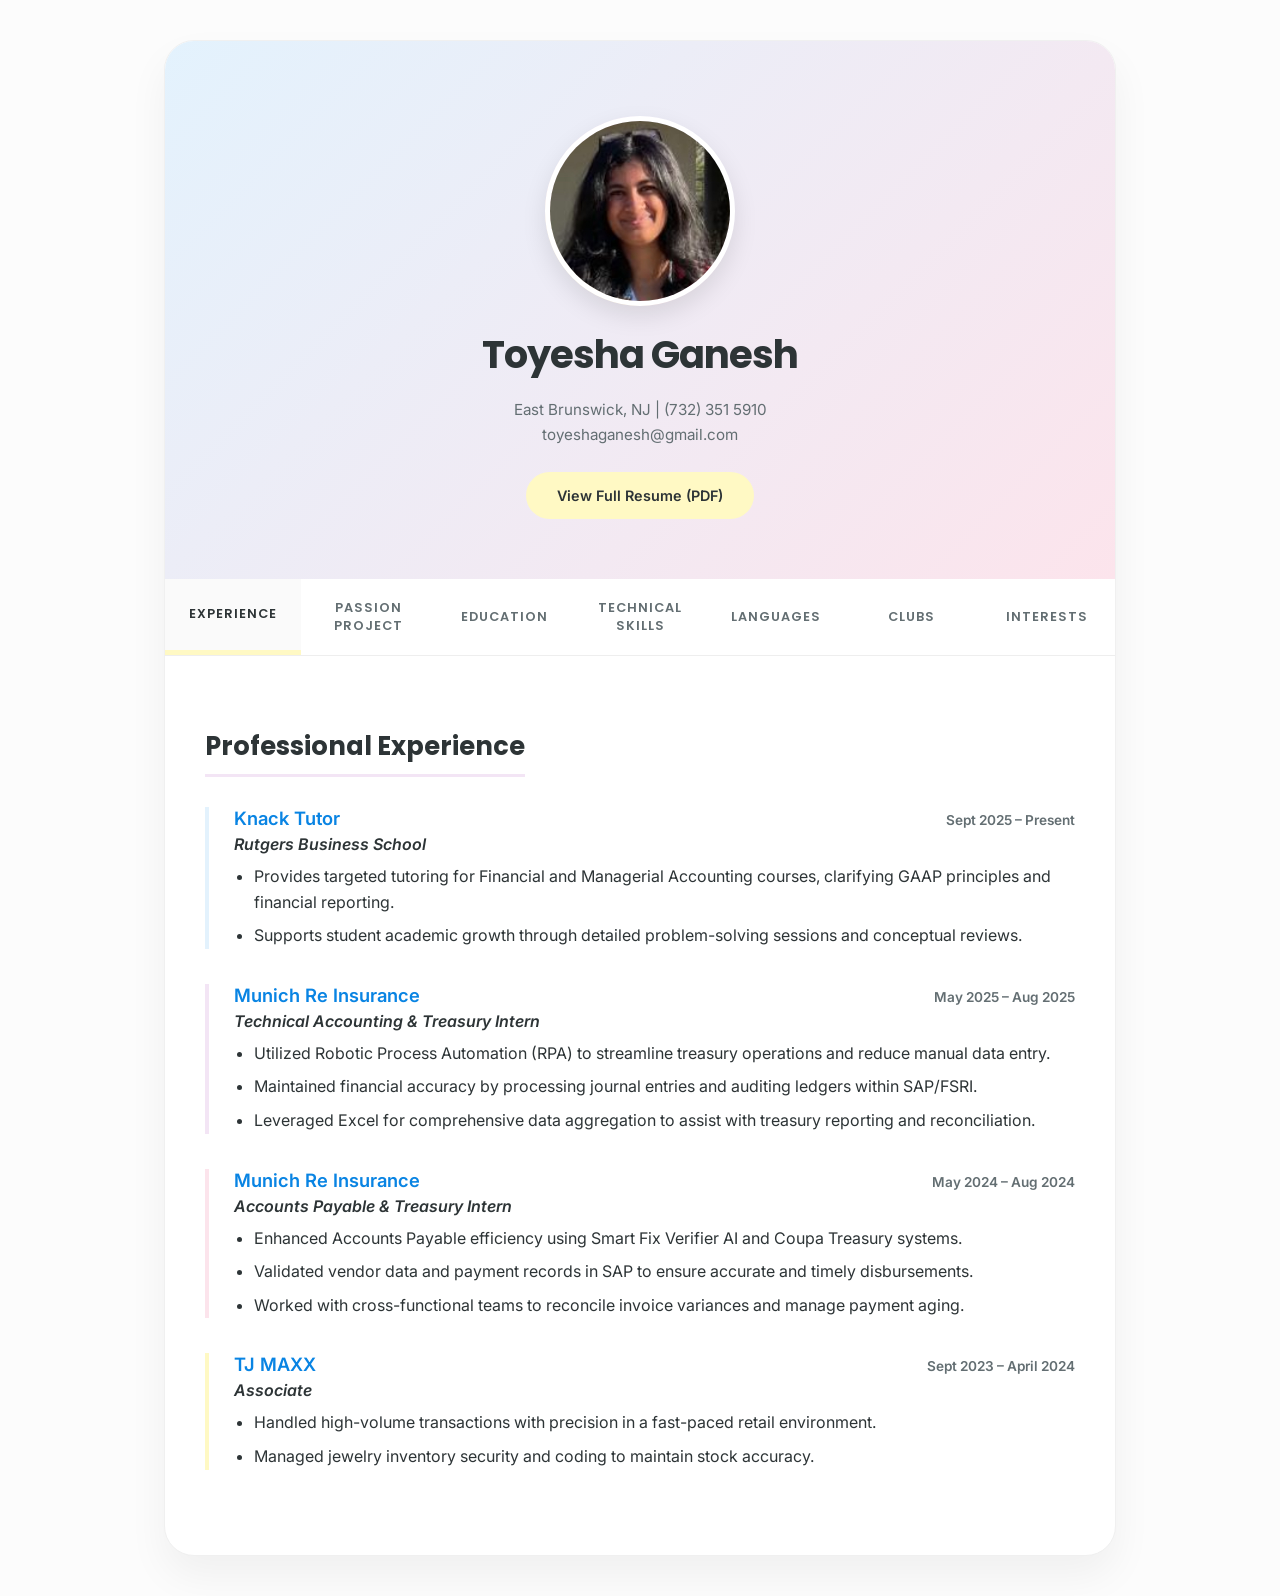
==== commit 6ef71fc6: "Update index.html" ====
--- a/index.html
+++ b/index.html
@@ -1,197 +1,202 @@
-this is teh html for my webpage:<!DOCTYPE html>
+<!DOCTYPE html>
 <html lang="en">
 <head>
-    <meta charset="UTF-8">
-    <meta name="viewport" content="width=device-width, initial-scale=1.0">
-    <title>Toyesha Ganesh | Professional Portfolio</title>
-    <link href="https://fonts.googleapis.com/css2?family=Inter:wght@300;400;600&family=Poppins:wght@600&display=swap" rel="stylesheet">
-    <style>
-        :root {
-            --yellow: #FFF9C4; --pink: #FCE4EC; --purple: #F3E5F5; --blue: #E3F2FD;
-            --orange: #FFE0B2; --green: #E8F5E9; --text-dark: #2D3436; --text-light: #636E72;
-            --accent-blue: #0984e3; --accent-pink: #f06292; --accent-orange: #E67E22;
-            --accent-green: #2E7D32; --accent-purple: #6c5ce7;
-        }
-        body { font-family: 'Inter', sans-serif; background-color: #fcfcfc; color: var(--text-dark); margin: 0; display: flex; justify-content: center; padding: 40px 20px; }
-        .portfolio-card { width: 100%; max-width: 950px; background: white; border-radius: 30px; box-shadow: 0 20px 40px rgba(0,0,0,0.05); overflow: hidden; border: 1px solid #f0f0f0; }
-        .hero { background: linear-gradient(135deg, var(--blue), var(--pink)); padding: 80px 40px 60px; text-align: center; position: relative; }
-        .profile-container { position: relative; width: 180px; height: 180px; margin: 0 auto 25px; display: flex; justify-content: center; align-items: center; }
-        .profile-halo { position: absolute; width: 100%; height: 100%; border-radius: 50%; background: linear-gradient(45deg, var(--yellow), var(--pink), var(--purple), var(--blue)); animation: rotateHalo 6s linear infinite; padding: 5px; }
-        .profile-img { width: 100%; height: 100%; border-radius: 50%; border: 5px solid white; object-fit: cover; position: relative; z-index: 2; background: white; box-shadow: 0 10px 25px rgba(0,0,0,0.1); animation: float 4s ease-in-out infinite; }
-        @keyframes rotateHalo { 0% { transform: rotate(0deg); } 100% { transform: rotate(360deg); } }
-        @keyframes float { 0%, 100% { transform: translateY(0px); } 50% { transform: translateY(-10px); } }
-        h1 { font-family: 'Poppins', sans-serif; margin: 10px 0 5px; font-size: 2.4rem; letter-spacing: -1px; }
-        .contact-info { color: var(--text-light); font-size: 0.95rem; margin-bottom: 25px; line-height: 1.6; }
-        .btn-resume { background-color: var(--yellow); padding: 14px 30px; border-radius: 50px; text-decoration: none; color: var(--text-dark); font-weight: 600; font-size: 0.9rem; transition: 0.3s; display: inline-block; border: 1px solid transparent; }
-        .btn-resume:hover { transform: scale(1.05); background-color: white; border-color: var(--yellow); }
-        .tabs { display: flex; background: #fff; border-bottom: 1px solid #eee; flex-wrap: wrap; }
-        .tab-btn { flex: 1; padding: 20px 5px; border: none; background: none; cursor: pointer; font-weight: 600; font-family: 'Poppins', sans-serif; color: var(--text-light); transition: 0.3s; font-size: 0.8rem; text-transform: uppercase; letter-spacing: 1px; }
-        .tab-btn.active { color: var(--text-dark); border-bottom: 5px solid var(--yellow); background-color: #fafafa; }
-        .content-section { display: none; padding: 50px 40px; animation: slideUpFade 0.6s ease forwards; }
-        .content-section.active { display: block; }
-        @keyframes slideUpFade { from { opacity: 0; transform: translateY(20px); } to { opacity: 1; transform: translateY(0); } }
-        .exp-item { margin-bottom: 35px; padding-left: 25px; border-left: 4px solid var(--blue); }
-        .exp-header { display: flex; justify-content: space-between; align-items: baseline; flex-wrap: wrap; margin-bottom: 5px; }
-        .company { font-weight: 600; color: var(--accent-blue); font-size: 1.15rem; }
-        .date { font-size: 0.85rem; color: var(--text-light); font-weight: 600; }
-        .job-title { display: block; font-weight: 600; margin-bottom: 10px; font-style: italic; }
-        ul { padding-left: 20px; margin: 0; }
-        li { margin-bottom: 8px; font-size: 1rem; line-height: 1.6; }
-        .pill-group { display: flex; flex-wrap: wrap; gap: 12px; margin-top: 15px; }
-        .pill { padding: 10px 22px; border-radius: 25px; font-size: 0.85rem; font-weight: 600; }
-        .pill.blue { background: var(--blue); color: var(--accent-blue); }
-        .pill.pink { background: var(--pink); color: var(--accent-pink); }
-        .pill.purple { background: var(--purple); color: var(--accent-purple); }
-        .pill.orange { background: var(--orange); color: var(--accent-orange); }
-        .pill.green { background: var(--green); color: var(--accent-green); }
-        h2 { font-family: 'Poppins', sans-serif; border-bottom: 3px solid var(--purple); display: inline-block; padding-bottom: 8px; margin-bottom: 30px; font-size: 1.6rem; }
-    </style>
+    <meta charset="UTF-8">
+    <meta name="viewport" content="width=device-width, initial-scale=1.0">
+    <title>Toyesha Ganesh | Professional Portfolio</title>
+    <link href="https://fonts.googleapis.com/css2?family=Inter:wght@300;400;600&family=Poppins:wght@600&display=swap" rel="stylesheet">
+    <style>
+        :root {
+            --yellow: #FFF9C4; --pink: #FCE4EC; --purple: #F3E5F5; --blue: #E3F2FD;
+            --orange: #FFE0B2; --green: #E8F5E9; --text-dark: #2D3436; --text-light: #636E72;
+            --accent-blue: #0984e3; --accent-pink: #f06292; --accent-orange: #E67E22;
+            --accent-green: #2E7D32; --accent-purple: #6c5ce7;
+        }
+        body { font-family: 'Inter', sans-serif; background-color: #fcfcfc; color: var(--text-dark); margin: 0; display: flex; justify-content: center; padding: 40px 20px; }
+        .portfolio-card { width: 100%; max-width: 950px; background: white; border-radius: 30px; box-shadow: 0 20px 40px rgba(0,0,0,0.05); overflow: hidden; border: 1px solid #f0f0f0; }
+        .hero { background: linear-gradient(135deg, var(--blue), var(--pink)); padding: 80px 40px 60px; text-align: center; position: relative; }
+        .profile-container { position: relative; width: 180px; height: 180px; margin: 0 auto 25px; display: flex; justify-content: center; align-items: center; }
+        .profile-halo { position: absolute; width: 100%; height: 100%; border-radius: 50%; background: linear-gradient(45deg, var(--yellow), var(--pink), var(--purple), var(--blue)); animation: rotateHalo 6s linear infinite; padding: 5px; }
+        .profile-img { width: 100%; height: 100%; border-radius: 50%; border: 5px solid white; object-fit: cover; position: relative; z-index: 2; background: white; box-shadow: 0 10px 25px rgba(0,0,0,0.1); animation: float 4s ease-in-out infinite; }
+        @keyframes rotateHalo { 0% { transform: rotate(0deg); } 100% { transform: rotate(360deg); } }
+        @keyframes float { 0%, 100% { transform: translateY(0px); } 50% { transform: translateY(-10px); } }
+        h1 { font-family: 'Poppins', sans-serif; margin: 10px 0 5px; font-size: 2.4rem; letter-spacing: -1px; }
+        .contact-info { color: var(--text-light); font-size: 0.95rem; margin-bottom: 25px; line-height: 1.6; }
+        .btn-resume { background-color: var(--yellow); padding: 14px 30px; border-radius: 50px; text-decoration: none; color: var(--text-dark); font-weight: 600; font-size: 0.9rem; transition: 0.3s; display: inline-block; border: 1px solid transparent; }
+        .btn-resume:hover { transform: scale(1.05); background-color: white; border-color: var(--yellow); }
+        
+        .tabs { display: flex; background: #fff; border-bottom: 1px solid #eee; flex-wrap: wrap; }
+        .tab-btn { flex: 1; padding: 20px 5px; border: none; background: none; cursor: pointer; font-weight: 600; font-family: 'Poppins', sans-serif; color: var(--text-light); transition: 0.3s; font-size: 0.8rem; text-transform: uppercase; letter-spacing: 1px; }
+        .tab-btn.active { color: var(--text-dark); border-bottom: 5px solid var(--yellow); background-color: #fafafa; }
+        
+        .content-section { display: none; padding: 50px 40px; animation: slideUpFade 0.6s ease forwards; }
+        .content-section.active { display: block; }
+        @keyframes slideUpFade { from { opacity: 0; transform: translateY(20px); } to { opacity: 1; transform: translateY(0); } }
+        
+        .exp-item { margin-bottom: 35px; padding-left: 25px; border-left: 4px solid var(--blue); }
+        .exp-header { display: flex; justify-content: space-between; align-items: baseline; flex-wrap: wrap; margin-bottom: 5px; }
+        .company { font-weight: 600; color: var(--accent-blue); font-size: 1.15rem; }
+        .date { font-size: 0.85rem; color: var(--text-light); font-weight: 600; }
+        .job-title { display: block; font-weight: 600; margin-bottom: 10px; font-style: italic; }
+        ul { padding-left: 20px; margin: 0; }
+        li { margin-bottom: 8px; font-size: 1rem; line-height: 1.6; }
+        .pill-group { display: flex; flex-wrap: wrap; gap: 12px; margin-top: 15px; }
+        .pill { padding: 10px 22px; border-radius: 25px; font-size: 0.85rem; font-weight: 600; }
+        .pill.blue { background: var(--blue); color: var(--accent-blue); }
+        .pill.pink { background: var(--pink); color: var(--accent-pink); }
+        .pill.purple { background: var(--purple); color: var(--accent-purple); }
+        .pill.orange { background: var(--orange); color: var(--accent-orange); }
+        .pill.green { background: var(--green); color: var(--accent-green); }
+        h2 { font-family: 'Poppins', sans-serif; border-bottom: 3px solid var(--purple); display: inline-block; padding-bottom: 8px; margin-bottom: 30px; font-size: 1.6rem; }
+        
+        .iframe-container { width: 100%; border-radius: 20px; overflow: hidden; box-shadow: 0 10px 30px rgba(0,0,0,0.1); border: 1px solid #eee; }
+    </style>
 </head>
 <body>
 
 <div class="portfolio-card">
-    <div class="hero">
-        <div class="profile-container">
-            <div class="profile-halo"></div>
-            <img src="Assets/ProfilePic.jpeg" alt="Toyesha Ganesh" class="profile-img">
-        </div>
-        <h1>Toyesha Ganesh</h1>
-        <p class="contact-info">East Brunswick, NJ | (732) 351 5910<br>toyeshaganesh@gmail.com</p>
-        <a href="Assets/Resume.pdf" target="_blank" class="btn-resume">View Full Resume (PDF)</a>
-    </div>
-
-    <nav class="tabs">
-        <button class="tab-btn active" onclick="openTab(event, 'work')">Experience</button>
-        <button class="tab-btn" onclick="openTab(event, 'edu')">Education</button>
-        <button class="tab-btn" onclick="openTab(event, 'skills')">Technical Skills</button>
-        <button class="tab-btn" onclick="openTab(event, 'langs')">Languages</button>
-        <button class="tab-btn" onclick="openTab(event, 'clubs')">Clubs</button>
-        <button class="tab-btn" onclick="openTab(event, 'interests')">Interests</button>
-    </nav>
-
-    <div id="work" class="content-section active">
-        <h2>Professional Experience</h2>
-        
-        <div class="exp-item">
-            <div class="exp-header"><span class="company">Knack Tutor</span><span class="date">Sept 2025 – Present</span></div>
-            <span class="job-title">Rutgers Business School</span>
-            <ul>
-                <li>Provides targeted tutoring for Financial and Managerial Accounting courses, clarifying GAAP principles and financial reporting.</li>
-                <li>Supports student academic growth through detailed problem-solving sessions and conceptual reviews.</li>
-            </ul>
-        </div>
-
-        <div class="exp-item" style="border-color: var(--purple);">
-            <div class="exp-header"><span class="company">Munich Re Insurance</span><span class="date">May 2025 – Aug 2025</span></div>
-            <span class="job-title">Technical Accounting & Treasury Intern</span>
-            <ul>
-                <li>Utilized Robotic Process Automation (RPA) to streamline treasury operations and reduce manual data entry.</li>
-                <li>Maintained financial accuracy by processing journal entries and auditing ledgers within SAP/FSRI.</li>
-                <li>Leveraged Excel for comprehensive data aggregation to assist with treasury reporting and reconciliation.</li>
-            </ul>
-        </div>
-
-        <div class="exp-item" style="border-color: var(--pink);">
-            <div class="exp-header"><span class="company">Munich Re Insurance</span><span class="date">May 2024 – Aug 2024</span></div>
-            <span class="job-title">Accounts Payable & Treasury Intern</span>
-            <ul>
-                <li>Enhanced Accounts Payable efficiency using Smart Fix Verifier AI and Coupa Treasury systems.</li>
-                <li>Validated vendor data and payment records in SAP to ensure accurate and timely disbursements.</li>
-                <li>Worked with cross-functional teams to reconcile invoice variances and manage payment aging.</li>
-            </ul>
-        </div>
-
-        <div class="exp-item" style="border-color: var(--yellow);">
-            <div class="exp-header"><span class="company">TJ MAXX</span><span class="date">Sept 2023 – April 2024</span></div>
-            <span class="job-title">Associate</span>
-            <ul>
-                <li>Handled high-volume transactions with precision in a fast-paced retail environment.</li>
-                <li>Managed jewelry inventory security and coding to maintain stock accuracy.</li>
-            </ul>
-        </div>
-    </div>
-<div id="project" class="content-section">
+    <div class="hero">
+        <div class="profile-container">
+            <div class="profile-halo"></div>
+            <img src="Assets/ProfilePic.jpeg" alt="Toyesha Ganesh" class="profile-img">
+        </div>
+        <h1>Toyesha Ganesh</h1>
+        <p class="contact-info">East Brunswick, NJ | (732) 351 5910<br>toyeshaganesh@gmail.com</p>
+        <a href="Assets/Resume.pdf" target="_blank" class="btn-resume">View Full Resume (PDF)</a>
+    </div>
+
+    <nav class="tabs">
+        <button class="tab-btn active" onclick="openTab(event, 'work')">Experience</button>
+        <button class="tab-btn" onclick="openTab(event, 'project')">Passion Project</button>
+        <button class="tab-btn" onclick="openTab(event, 'edu')">Education</button>
+        <button class="tab-btn" onclick="openTab(event, 'skills')">Technical Skills</button>
+        <button class="tab-btn" onclick="openTab(event, 'langs')">Languages</button>
+        <button class="tab-btn" onclick="openTab(event, 'clubs')">Clubs</button>
+        <button class="tab-btn" onclick="openTab(event, 'interests')">Interests</button>
+    </nav>
+
+    <div id="work" class="content-section active">
+        <h2>Professional Experience</h2>
+        
+        <div class="exp-item">
+            <div class="exp-header"><span class="company">Knack Tutor</span><span class="date">Sept 2025 – Present</span></div>
+            <span class="job-title">Rutgers Business School</span>
+            <ul>
+                <li>Provides targeted tutoring for Financial and Managerial Accounting courses, clarifying GAAP principles and financial reporting.</li>
+                <li>Supports student academic growth through detailed problem-solving sessions and conceptual reviews.</li>
+            </ul>
+        </div>
+
+        <div class="exp-item" style="border-color: var(--purple);">
+            <div class="exp-header"><span class="company">Munich Re Insurance</span><span class="date">May 2025 – Aug 2025</span></div>
+            <span class="job-title">Technical Accounting & Treasury Intern</span>
+            <ul>
+                <li>Utilized Robotic Process Automation (RPA) to streamline treasury operations and reduce manual data entry.</li>
+                <li>Maintained financial accuracy by processing journal entries and auditing ledgers within SAP/FSRI.</li>
+                <li>Leveraged Excel for comprehensive data aggregation to assist with treasury reporting and reconciliation.</li>
+            </ul>
+        </div>
+
+        <div class="exp-item" style="border-color: var(--pink);">
+            <div class="exp-header"><span class="company">Munich Re Insurance</span><span class="date">May 2024 – Aug 2024</span></div>
+            <span class="job-title">Accounts Payable & Treasury Intern</span>
+            <ul>
+                <li>Enhanced Accounts Payable efficiency using Smart Fix Verifier AI and Coupa Treasury systems.</li>
+                <li>Validated vendor data and payment records in SAP to ensure accurate and timely disbursements.</li>
+                <li>Worked with cross-functional teams to reconcile invoice variances and manage payment aging.</li>
+            </ul>
+        </div>
+
+        <div class="exp-item" style="border-color: var(--yellow);">
+            <div class="exp-header"><span class="company">TJ MAXX</span><span class="date">Sept 2023 – April 2024</span></div>
+            <span class="job-title">Associate</span>
+            <ul>
+                <li>Handled high-volume transactions with precision in a fast-paced retail environment.</li>
+                <li>Managed jewelry inventory security and coding to maintain stock accuracy.</li>
+            </ul>
+        </div>
+    </div>
+
+    <div id="project" class="content-section">
         <h2>Passion Project: Accounting Navigator</h2>
-        <div class="project-desc">
+        <div style="margin-bottom: 25px;">
             <p><strong>Goal:</strong> I built this interactive tool to help Rutgers students navigate their journey to becoming an accountant. It centralizes <strong>Foundational Core</strong>, <strong>Business Core</strong>, and <strong>Accounting Major</strong> requirements.</p>
-            <p>This project serves as a roadmap for students to discover necessary courses, professional clubs like Beta Alpha Psi, and essential CPA study materials (Becker/uWorld).</p>
-        </div>
-        
+        </div>
         <div class="iframe-container">
-            <iframe 
-                src="https://tg595-code.github.io/tg595.github.io/accounting-navigator/" 
-                width="100%" 
-                height="600px" 
-                style="border:none;">
-            </iframe>
-        </div>
-        <div style="text-align: center; margin-top: 15px;">
-            <a href="https://tg595-code.github.io/tg595.github.io/accounting-navigator/" target="_blank" style="color: var(--rutgers-red); font-weight: 600; text-decoration: none;">Open App in Full Screen ↗</a>
-        </div>
-    </div>
-    <div id="edu" class="content-section">
-        <h2>Education</h2>
-        <div class="exp-item" style="border-color: var(--pink);">
-            <div class="exp-header"><span class="company">Rutgers Business School</span><span class="date">Expected Jan 2027</span></div>
-            <span class="job-title">B.S. in Accounting and Finance | GPA: 3.7</span>
-            <div class="pill-group">
-                <span class="pill pink">Financial Accounting</span>
-                <span class="pill pink">Intermediate Accounting</span>
-                <span class="pill pink">Managerial Accounting</span>
-            </div>
-        </div>
-    </div>
-
-    <div id="skills" class="content-section">
-        <h2>Technical Proficiencies</h2>
-        <div class="pill-group">
-            <span class="pill purple">SAP / FSRI</span>
-            <span class="pill purple">Coupa Treasury</span>
-            <span class="pill purple">RPA Workflow</span>
-            <span class="pill purple">Advanced Excel</span>
-            <span class="pill purple">Smart Fix Verifier</span>
-        </div>
-    </div>
-
-    <div id="langs" class="content-section">
-        <h2>Languages</h2>
-        <div class="pill-group">
-            <span class="pill blue">Hindi (Native)</span>
-            <span class="pill blue">Gujarati (Native)</span>
-            <span class="pill blue">Spanish (Conversational)</span>
-        </div>
-    </div>
-
-    <div id="clubs" class="content-section">
-        <h2>Leadership & Organizations</h2>
-        <div class="pill-group">
-            <span class="pill orange">Road to CPA</span>
-            <span class="pill orange">Beta Alpha Psi</span>
-            <span class="pill orange">Rutgers Accounting Association</span>
-        </div>
-    </div>
-
-    <div id="interests" class="content-section">
-        <h2>Personal Interests</h2>
-        <div class="pill-group">
-            <span class="pill green">Singing</span>
-            <span class="pill green">Piano</span>
-            <span class="pill green">Crocheting</span>
-        </div>
-    </div>
+            <iframe src="https://tg595-code.github.io/tg595.github.io/accounting-navigator/" width="100%" height="650px" style="border:none;"></iframe>
+        </div>
+        <p style="text-align: center; margin-top: 15px;"><a href="https://tg595-code.github.io/tg595.github.io/accounting-navigator/" target="_blank" style="color: var(--accent-blue); font-weight:600; text-decoration:none;">Open App in Full Screen ↗</a></p>
+    </div>
+
+    <div id="edu" class="content-section">
+        <h2>Education</h2>
+        <div class="exp-item" style="border-color: var(--pink);">
+            <div class="exp-header"><span class="company">Rutgers Business School</span><span class="date">Expected Jan 2027</span></div>
+            <span class="job-title">B.S. in Accounting and Finance | GPA: 3.7</span>
+            <div class="pill-group">
+                <span class="pill pink">Financial Accounting</span>
+                <span class="pill pink">Intermediate Accounting</span>
+                <span class="pill pink">Managerial Accounting</span>
+            </div>
+        </div>
+    </div>
+
+    <div id="skills" class="content-section">
+        <h2>Technical Proficiencies</h2>
+        <div class="pill-group">
+            <span class="pill purple">SAP / FSRI</span>
+            <span class="pill purple">Coupa Treasury</span>
+            <span class="pill purple">RPA Workflow</span>
+            <span class="pill purple">Advanced Excel</span>
+            <span class="pill purple">Smart Fix Verifier</span>
+        </div>
+    </div>
+
+    <div id="langs" class="content-section">
+        <h2>Languages</h2>
+        <div class="pill-group">
+            <span class="pill blue">Hindi (Native)</span>
+            <span class="pill blue">Gujarati (Native)</span>
+            <span class="pill blue">Spanish (Conversational)</span>
+        </div>
+    </div>
+
+    <div id="clubs" class="content-section">
+        <h2>Leadership & Organizations</h2>
+        <div class="pill-group">
+            <span class="pill orange">Road to CPA</span>
+            <span class="pill orange">Beta Alpha Psi</span>
+            <span class="pill orange">Rutgers Accounting Association</span>
+        </div>
+    </div>
+
+    <div id="interests" class="content-section">
+        <h2>Personal Interests</h2>
+        <div class="pill-group">
+            <span class="pill green">Singing</span>
+            <span class="pill green">Piano</span>
+            <span class="pill green">Crocheting</span>
+        </div>
+    </div>
 </div>
 
 <script>
-    function openTab(evt, tabName) {
-        var i, content, tablinks;
-        content = document.getElementsByClassName("content-section");
-        for (i = 0; i < content.length; i++) { content[i].style.display = "none"; content[i].classList.remove("active"); }
-        tablinks = document.getElementsByClassName("tab-btn");
-        for (i = 0; i < tablinks.length; i++) { tablinks[i].classList.remove("active"); }
-        document.getElementById(tabName).style.display = "block";
-        setTimeout(() => { document.getElementById(tabName).classList.add("active"); }, 10);
-        evt.currentTarget.classList.add("active");
-    }
+    function openTab(evt, tabName) {
+        var i, content, tablinks;
+        content = document.getElementsByClassName("content-section");
+        for (i = 0; i < content.length; i++) { 
+            content[i].style.display = "none"; 
+            content[i].classList.remove("active"); 
+        }
+        tablinks = document.getElementsByClassName("tab-btn");
+        for (i = 0; i < tablinks.length; i++) { 
+            tablinks[i].classList.remove("active"); 
+        }
+        const activeTab = document.getElementById(tabName);
+        activeTab.style.display = "block";
+        setTimeout(() => { activeTab.classList.add("active"); }, 10);
+        evt.currentTarget.classList.add("active");
+    }
 </script>
 
 </body>
